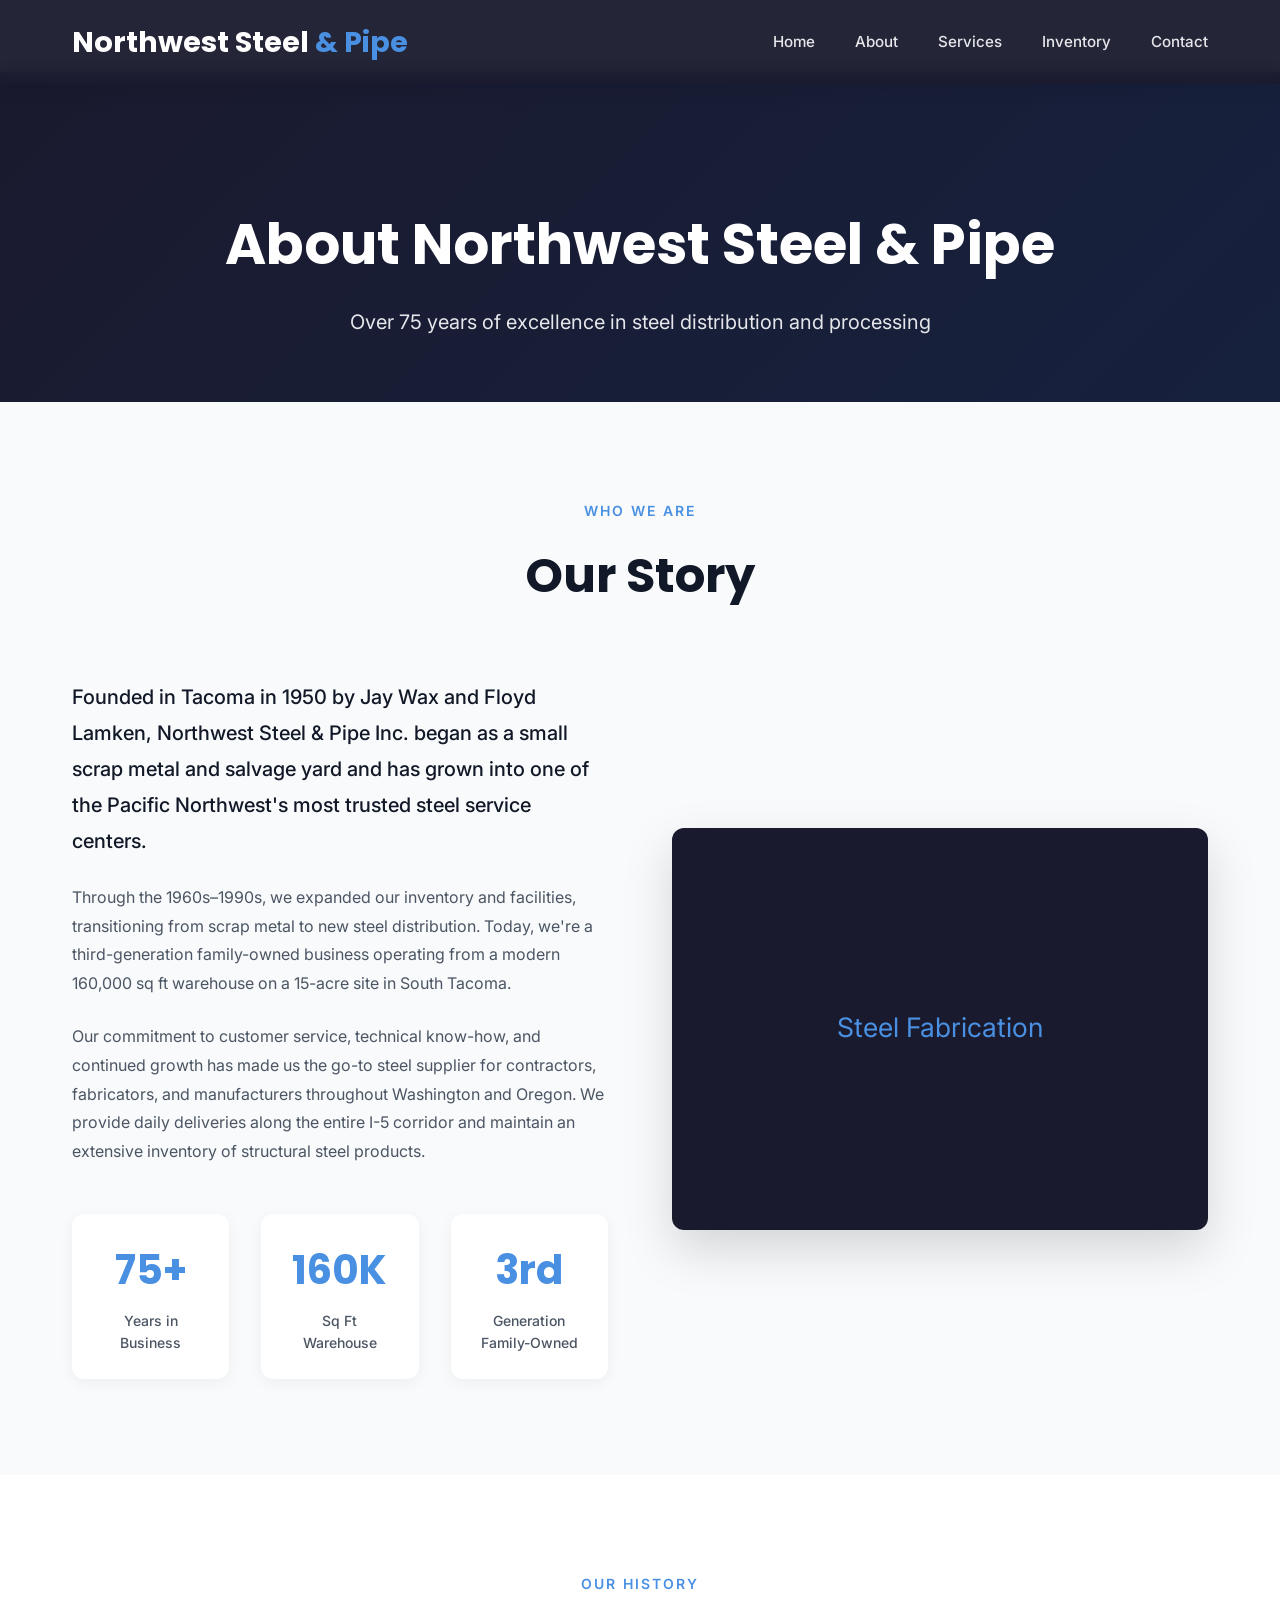
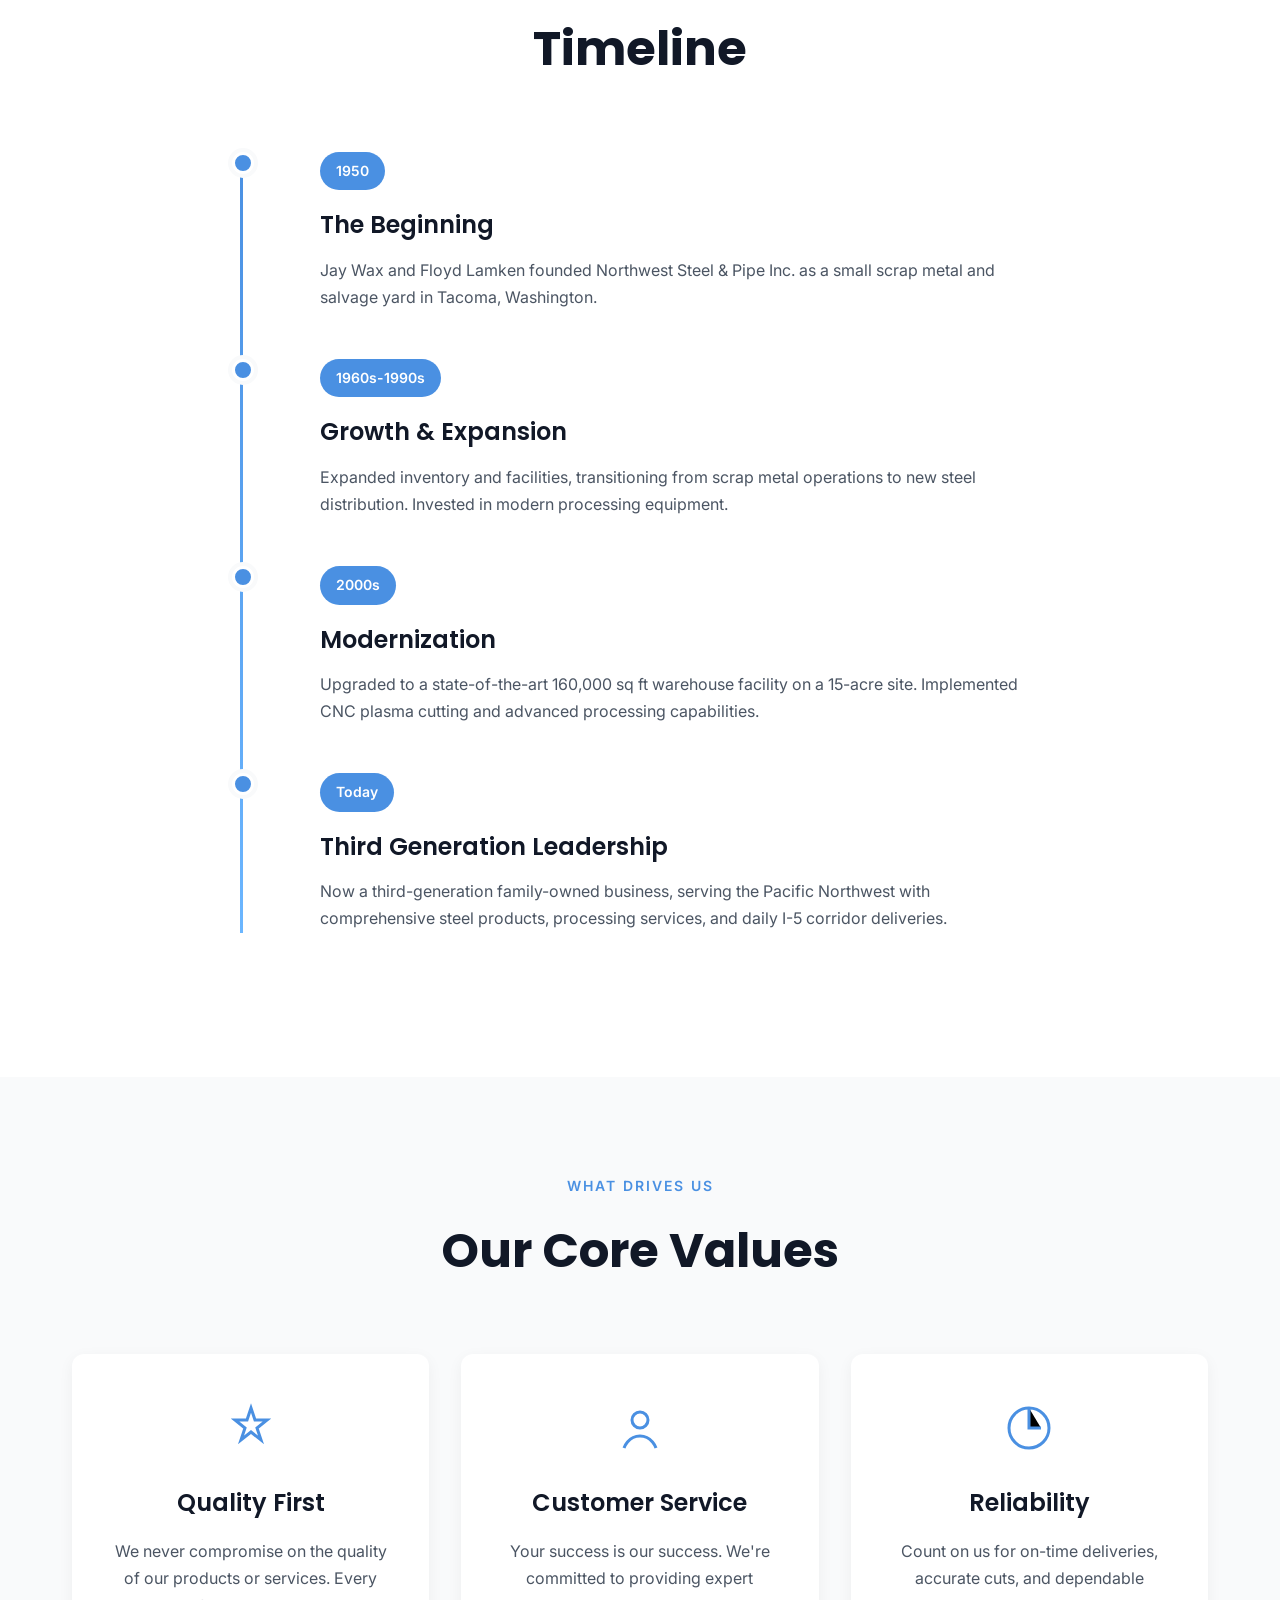
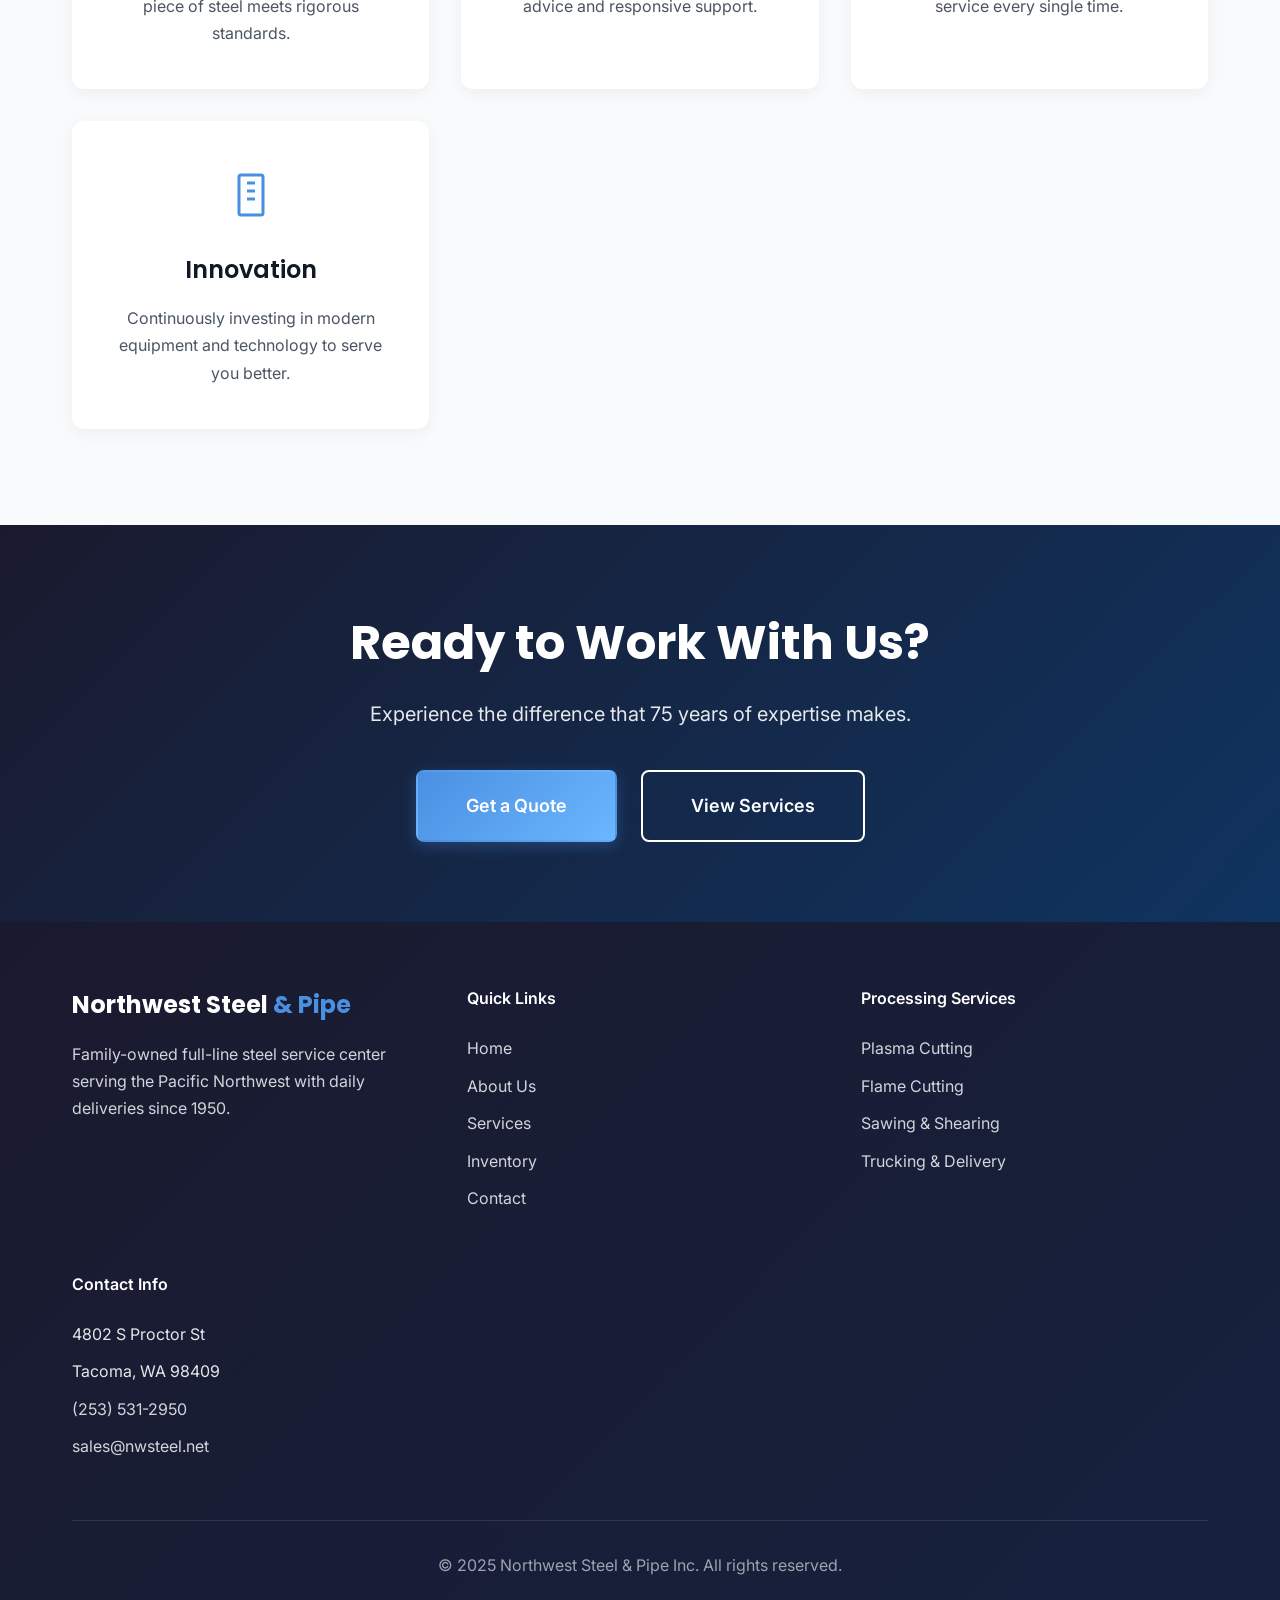
==== about.html @ 989eca06 "Complete multi-page website structure with all pages and styles PAGES CREATED: ✅ about.html - Compan" ====
<!DOCTYPE html>
<html lang="en">
<head>
    <meta charset="UTF-8">
    <meta name="viewport" content="width=device-width, initial-scale=1.0">
    <meta name="description" content="Learn about Northwest Steel & Pipe Inc - Family-owned since 1950, serving the Pacific Northwest with quality steel products and expert service.">
    <title>About Us | Northwest Steel & Pipe Inc.</title>
    <link rel="stylesheet" href="styles.css">
    <link rel="preconnect" href="https://fonts.googleapis.com">
    <link rel="preconnect" href="https://fonts.gstatic.com" crossorigin>
    <link href="https://fonts.googleapis.com/css2?family=Inter:wght@300;400;500;600;700&family=Poppins:wght@600;700&display=swap" rel="stylesheet">
</head>
<body>
    <!-- Navigation -->
    <nav class="navbar" id="navbar">
        <div class="container">
            <div class="nav-wrapper">
                <div class="logo">
                    <a href="index.html">
                        <span class="logo-text">Northwest Steel</span><span class="logo-accent"> & Pipe</span>
                    </a>
                </div>
                <button class="mobile-menu-toggle" id="mobileMenuToggle" aria-label="Toggle menu">
                    <span></span>
                    <span></span>
                    <span></span>
                </button>
                <ul class="nav-menu" id="navMenu">
                    <li><a href="index.html" class="nav-link">Home</a></li>
                    <li><a href="about.html" class="nav-link active">About</a></li>
                    <li><a href="services.html" class="nav-link">Services</a></li>
                    <li><a href="inventory.html" class="nav-link">Inventory</a></li>
                    <li><a href="contact.html" class="nav-link">Contact</a></li>
                </ul>
            </div>
        </div>
    </nav>

    <!-- Page Header -->
    <section class="page-header">
        <div class="container">
            <h1>About Northwest Steel & Pipe</h1>
            <p>Over 75 years of excellence in steel distribution and processing</p>
        </div>
    </section>

    <!-- About Section -->
    <section id="about" class="about">
        <div class="container">
            <div class="section-header">
                <span class="section-label">Who We Are</span>
                <h2 class="section-title">Our Story</h2>
            </div>
            <div class="about-content">
                <div class="about-text">
                    <p class="lead">
                        Founded in Tacoma in 1950 by Jay Wax and Floyd Lamken, Northwest Steel & Pipe Inc.
                        began as a small scrap metal and salvage yard and has grown into one of the Pacific Northwest's
                        most trusted steel service centers.
                    </p>
                    <p>
                        Through the 1960s–1990s, we expanded our inventory and facilities, transitioning from
                        scrap metal to new steel distribution. Today, we're a third-generation family-owned business
                        operating from a modern 160,000 sq ft warehouse on a 15-acre site in South Tacoma.
                    </p>
                    <p>
                        Our commitment to customer service, technical know-how, and continued growth has made us
                        the go-to steel supplier for contractors, fabricators, and manufacturers throughout Washington
                        and Oregon. We provide daily deliveries along the entire I-5 corridor and maintain an
                        extensive inventory of structural steel products.
                    </p>
                    <div class="about-stats">
                        <div class="stat">
                            <span class="stat-number">75+</span>
                            <span class="stat-label">Years in Business</span>
                        </div>
                        <div class="stat">
                            <span class="stat-number">160K</span>
                            <span class="stat-label">Sq Ft Warehouse</span>
                        </div>
                        <div class="stat">
                            <span class="stat-number">3rd</span>
                            <span class="stat-label">Generation Family-Owned</span>
                        </div>
                    </div>
                </div>
                <div class="about-image">
                    <div class="image-placeholder">
                        <svg viewBox="0 0 400 300" xmlns="http://www.w3.org/2000/svg">
                            <rect width="400" height="300" fill="#1a1a2e"/>
                            <text x="50%" y="50%" text-anchor="middle" dy=".3em" fill="#4a90e2" font-size="20" font-family="Inter, sans-serif">Steel Fabrication</text>
                        </svg>
                    </div>
                </div>
            </div>
        </div>
    </section>

    <!-- Timeline Section -->
    <section class="timeline-section">
        <div class="container">
            <div class="section-header">
                <span class="section-label">Our History</span>
                <h2 class="section-title">Timeline</h2>
            </div>
            <div class="timeline">
                <div class="timeline-item">
                    <div class="timeline-year">1950</div>
                    <div class="timeline-content">
                        <h3>The Beginning</h3>
                        <p>Jay Wax and Floyd Lamken founded Northwest Steel & Pipe Inc. as a small scrap metal and salvage yard in Tacoma, Washington.</p>
                    </div>
                </div>
                <div class="timeline-item">
                    <div class="timeline-year">1960s-1990s</div>
                    <div class="timeline-content">
                        <h3>Growth & Expansion</h3>
                        <p>Expanded inventory and facilities, transitioning from scrap metal operations to new steel distribution. Invested in modern processing equipment.</p>
                    </div>
                </div>
                <div class="timeline-item">
                    <div class="timeline-year">2000s</div>
                    <div class="timeline-content">
                        <h3>Modernization</h3>
                        <p>Upgraded to a state-of-the-art 160,000 sq ft warehouse facility on a 15-acre site. Implemented CNC plasma cutting and advanced processing capabilities.</p>
                    </div>
                </div>
                <div class="timeline-item">
                    <div class="timeline-year">Today</div>
                    <div class="timeline-content">
                        <h3>Third Generation Leadership</h3>
                        <p>Now a third-generation family-owned business, serving the Pacific Northwest with comprehensive steel products, processing services, and daily I-5 corridor deliveries.</p>
                    </div>
                </div>
            </div>
        </div>
    </section>

    <!-- Values Section -->
    <section class="values-section">
        <div class="container">
            <div class="section-header">
                <span class="section-label">What Drives Us</span>
                <h2 class="section-title">Our Core Values</h2>
            </div>
            <div class="values-grid">
                <div class="value-card">
                    <div class="value-icon">
                        <svg viewBox="0 0 64 64" xmlns="http://www.w3.org/2000/svg">
                            <path d="M32 12 L36 24 L48 24 L38 32 L42 44 L32 36 L22 44 L26 32 L16 24 L28 24 Z" stroke="currentColor" stroke-width="3" fill="none"/>
                        </svg>
                    </div>
                    <h3>Quality First</h3>
                    <p>We never compromise on the quality of our products or services. Every piece of steel meets rigorous standards.</p>
                </div>
                <div class="value-card">
                    <div class="value-icon">
                        <svg viewBox="0 0 64 64" xmlns="http://www.w3.org/2000/svg">
                            <circle cx="32" cy="24" r="8" stroke="currentColor" stroke-width="3" fill="none"/>
                            <path d="M16 52 C16 52 20 40 32 40 C44 40 48 52 48 52" stroke="currentColor" stroke-width="3" fill="none"/>
                        </svg>
                    </div>
                    <h3>Customer Service</h3>
                    <p>Your success is our success. We're committed to providing expert advice and responsive support.</p>
                </div>
                <div class="value-card">
                    <div class="value-icon">
                        <svg viewBox="0 0 64 64" xmlns="http://www.w3.org/2000/svg">
                            <circle cx="32" cy="32" r="20" stroke="currentColor" stroke-width="3" fill="none"/>
                            <path d="M32 12 L32 32 L44 32" stroke="currentColor" stroke-width="3"/>
                        </svg>
                    </div>
                    <h3>Reliability</h3>
                    <p>Count on us for on-time deliveries, accurate cuts, and dependable service every single time.</p>
                </div>
                <div class="value-card">
                    <div class="value-icon">
                        <svg viewBox="0 0 64 64" xmlns="http://www.w3.org/2000/svg">
                            <rect x="20" y="12" width="24" height="40" stroke="currentColor" stroke-width="3" fill="none" rx="2"/>
                            <line x1="28" y1="20" x2="36" y2="20" stroke="currentColor" stroke-width="3"/>
                            <line x1="28" y1="28" x2="36" y2="28" stroke="currentColor" stroke-width="3"/>
                            <line x1="28" y1="36" x2="36" y2="36" stroke="currentColor" stroke-width="3"/>
                        </svg>
                    </div>
                    <h3>Innovation</h3>
                    <p>Continuously investing in modern equipment and technology to serve you better.</p>
                </div>
            </div>
        </div>
    </section>

    <!-- CTA Section -->
    <section class="cta-section">
        <div class="container">
            <div class="cta-content">
                <h2>Ready to Work With Us?</h2>
                <p>Experience the difference that 75 years of expertise makes.</p>
                <div class="cta-buttons">
                    <a href="contact.html" class="btn btn-primary btn-large">Get a Quote</a>
                    <a href="services.html" class="btn btn-secondary btn-large">View Services</a>
                </div>
            </div>
        </div>
    </section>

    <!-- Footer -->
    <footer class="footer">
        <div class="container">
            <div class="footer-content">
                <div class="footer-section">
                    <h3 class="footer-title">Northwest Steel<span> & Pipe</span></h3>
                    <p class="footer-description">
                        Family-owned full-line steel service center serving the Pacific Northwest
                        with daily deliveries since 1950.
                    </p>
                </div>
                <div class="footer-section">
                    <h4>Quick Links</h4>
                    <ul class="footer-links">
                        <li><a href="index.html">Home</a></li>
                        <li><a href="about.html">About Us</a></li>
                        <li><a href="services.html">Services</a></li>
                        <li><a href="inventory.html">Inventory</a></li>
                        <li><a href="contact.html">Contact</a></li>
                    </ul>
                </div>
                <div class="footer-section">
                    <h4>Processing Services</h4>
                    <ul class="footer-links">
                        <li><a href="services.html">Plasma Cutting</a></li>
                        <li><a href="services.html">Flame Cutting</a></li>
                        <li><a href="services.html">Sawing & Shearing</a></li>
                        <li><a href="services.html">Trucking & Delivery</a></li>
                    </ul>
                </div>
                <div class="footer-section">
                    <h4>Contact Info</h4>
                    <ul class="footer-contact">
                        <li>4802 S Proctor St</li>
                        <li>Tacoma, WA 98409</li>
                        <li><a href="tel:+12535312950">(253) 531-2950</a></li>
                        <li><a href="mailto:sales@nwsteel.net">sales@nwsteel.net</a></li>
                    </ul>
                </div>
            </div>
            <div class="footer-bottom">
                <p>&copy; 2025 Northwest Steel & Pipe Inc. All rights reserved.</p>
            </div>
        </div>
    </footer>

    <script src="script.js"></script>
</body>
</html>
---- styles.css ----
/* ===========================
   CSS Reset & Base Styles
   =========================== */

* {
    margin: 0;
    padding: 0;
    box-sizing: border-box;
}

:root {
    /* Primary Colors */
    --primary-dark: #1a1a2e;
    --primary-medium: #16213e;
    --primary-light: #0f3460;

    /* Accent Colors */
    --accent-blue: #4a90e2;
    --accent-light: #6bb6ff;
    --accent-steel: #8b9dc3;

    /* Neutral Colors */
    --white: #ffffff;
    --gray-50: #f9fafb;
    --gray-100: #f3f4f6;
    --gray-200: #e5e7eb;
    --gray-300: #d1d5db;
    --gray-400: #9ca3af;
    --gray-600: #4b5563;
    --gray-800: #1f2937;
    --gray-900: #111827;

    /* Typography */
    --font-primary: 'Inter', -apple-system, BlinkMacSystemFont, 'Segoe UI', sans-serif;
    --font-heading: 'Poppins', var(--font-primary);

    /* Spacing */
    --container-max: 1200px;
    --container-padding: 2rem;

    /* Transitions */
    --transition-fast: 0.2s ease;
    --transition-normal: 0.3s ease;
    --transition-slow: 0.5s ease;
}

html {
    scroll-behavior: smooth;
}

body {
    font-family: var(--font-primary);
    font-size: 16px;
    line-height: 1.6;
    color: var(--gray-800);
    background-color: var(--white);
    overflow-x: hidden;
}

.container {
    max-width: var(--container-max);
    margin: 0 auto;
    padding: 0 var(--container-padding);
}

/* ===========================
   Navigation
   =========================== */

.navbar {
    position: fixed;
    top: 0;
    left: 0;
    right: 0;
    z-index: 1000;
    background-color: rgba(26, 26, 46, 0.95);
    backdrop-filter: blur(10px);
    box-shadow: 0 2px 20px rgba(0, 0, 0, 0.1);
    transition: all var(--transition-normal);
}

.navbar.scrolled {
    background-color: rgba(26, 26, 46, 0.98);
    box-shadow: 0 4px 30px rgba(0, 0, 0, 0.2);
}

.nav-wrapper {
    display: flex;
    justify-content: space-between;
    align-items: center;
    padding: 1.2rem 0;
}

.logo a {
    font-family: var(--font-heading);
    font-size: 1.8rem;
    font-weight: 700;
    text-decoration: none;
    color: var(--white);
    transition: color var(--transition-fast);
}

.logo-text {
    color: var(--white);
}

.logo-accent {
    color: var(--accent-blue);
}

.logo a:hover .logo-accent {
    color: var(--accent-light);
}

.nav-menu {
    display: flex;
    list-style: none;
    gap: 2.5rem;
    align-items: center;
}

.nav-link {
    color: var(--gray-200);
    text-decoration: none;
    font-weight: 500;
    font-size: 0.95rem;
    position: relative;
    padding: 0.5rem 0;
    transition: color var(--transition-fast);
}

.nav-link::after {
    content: '';
    position: absolute;
    bottom: 0;
    left: 0;
    width: 0;
    height: 2px;
    background: linear-gradient(90deg, var(--accent-blue), var(--accent-light));
    transition: width var(--transition-normal);
}

.nav-link:hover,
.nav-link.active {
    color: var(--white);
}

.nav-link:hover::after,
.nav-link.active::after {
    width: 100%;
}

.mobile-menu-toggle {
    display: none;
    flex-direction: column;
    gap: 5px;
    background: none;
    border: none;
    cursor: pointer;
    padding: 0.5rem;
}

.mobile-menu-toggle span {
    display: block;
    width: 25px;
    height: 3px;
    background-color: var(--white);
    transition: all var(--transition-fast);
    border-radius: 2px;
}

/* ===========================
   Hero Section
   =========================== */

.hero {
    position: relative;
    min-height: 100vh;
    display: flex;
    align-items: center;
    justify-content: center;
    background: linear-gradient(135deg, var(--primary-dark) 0%, var(--primary-light) 100%);
    overflow: hidden;
    padding-top: 80px;
}

.hero::before {
    content: '';
    position: absolute;
    top: 0;
    left: 0;
    right: 0;
    bottom: 0;
    background-image:
        linear-gradient(30deg, transparent 48%, rgba(74, 144, 226, 0.05) 50%, transparent 52%),
        linear-gradient(60deg, transparent 48%, rgba(74, 144, 226, 0.05) 50%, transparent 52%);
    background-size: 100px 100px;
    opacity: 0.5;
}

.hero-overlay {
    position: absolute;
    top: 0;
    left: 0;
    right: 0;
    bottom: 0;
    background: radial-gradient(circle at 30% 50%, rgba(74, 144, 226, 0.15) 0%, transparent 50%);
}

.hero-content {
    position: relative;
    z-index: 1;
    text-align: center;
    max-width: 900px;
    padding: 2rem;
    animation: fadeInUp 1s ease-out;
}

.hero-subtitle {
    display: block;
    font-size: 1rem;
    font-weight: 500;
    color: var(--accent-light);
    text-transform: uppercase;
    letter-spacing: 3px;
    margin-bottom: 1rem;
}

.hero-title {
    font-family: var(--font-heading);
    font-size: clamp(2.5rem, 5vw, 4rem);
    font-weight: 700;
    color: var(--white);
    line-height: 1.2;
    margin-bottom: 1.5rem;
}

.hero-description {
    font-size: 1.25rem;
    color: var(--gray-200);
    margin-bottom: 2.5rem;
    max-width: 700px;
    margin-left: auto;
    margin-right: auto;
}

.hero-cta {
    display: flex;
    gap: 1.5rem;
    justify-content: center;
    flex-wrap: wrap;
}

.scroll-indicator {
    position: absolute;
    bottom: 2rem;
    left: 50%;
    transform: translateX(-50%);
    z-index: 1;
}

.scroll-indicator span {
    display: block;
    width: 30px;
    height: 50px;
    border: 2px solid var(--accent-blue);
    border-radius: 25px;
    position: relative;
}

.scroll-indicator span::before {
    content: '';
    position: absolute;
    top: 10px;
    left: 50%;
    width: 6px;
    height: 6px;
    margin-left: -3px;
    background-color: var(--accent-blue);
    border-radius: 50%;
    animation: scroll 2s infinite;
}

/* ===========================
   Buttons
   =========================== */

.btn {
    display: inline-block;
    padding: 1rem 2.5rem;
    font-size: 1rem;
    font-weight: 600;
    text-decoration: none;
    border-radius: 8px;
    transition: all var(--transition-normal);
    cursor: pointer;
    border: 2px solid transparent;
}

.btn-primary {
    background: linear-gradient(135deg, var(--accent-blue), var(--accent-light));
    color: var(--white);
    box-shadow: 0 4px 15px rgba(74, 144, 226, 0.3);
}

.btn-primary:hover {
    transform: translateY(-2px);
    box-shadow: 0 6px 25px rgba(74, 144, 226, 0.4);
}

.btn-secondary {
    background: transparent;
    color: var(--white);
    border-color: var(--white);
}

.btn-secondary:hover {
    background-color: var(--white);
    color: var(--primary-dark);
    transform: translateY(-2px);
}

/* ===========================
   Section Styles
   =========================== */

section {
    padding: 6rem 0;
}

.section-header {
    text-align: center;
    margin-bottom: 4rem;
}

.section-label {
    display: inline-block;
    font-size: 0.875rem;
    font-weight: 600;
    color: var(--accent-blue);
    text-transform: uppercase;
    letter-spacing: 2px;
    margin-bottom: 1rem;
}

.section-title {
    font-family: var(--font-heading);
    font-size: clamp(2rem, 4vw, 3rem);
    font-weight: 700;
    color: var(--gray-900);
    margin-bottom: 1rem;
}

.section-description {
    font-size: 1.125rem;
    color: var(--gray-600);
    max-width: 600px;
    margin: 0 auto;
}

/* ===========================
   About Section
   =========================== */

.about {
    background-color: var(--gray-50);
}

.about-content {
    display: grid;
    grid-template-columns: 1fr 1fr;
    gap: 4rem;
    align-items: center;
}

.about-text .lead {
    font-size: 1.25rem;
    font-weight: 500;
    color: var(--gray-900);
    margin-bottom: 1.5rem;
}

.about-text p {
    color: var(--gray-600);
    margin-bottom: 1.5rem;
    line-height: 1.8;
}

.about-stats {
    display: grid;
    grid-template-columns: repeat(3, 1fr);
    gap: 2rem;
    margin-top: 3rem;
}

.stat {
    text-align: center;
    padding: 1.5rem;
    background: white;
    border-radius: 12px;
    box-shadow: 0 4px 15px rgba(0, 0, 0, 0.05);
}

.stat-number {
    display: block;
    font-family: var(--font-heading);
    font-size: 2.5rem;
    font-weight: 700;
    color: var(--accent-blue);
    margin-bottom: 0.5rem;
}

.stat-label {
    display: block;
    font-size: 0.875rem;
    color: var(--gray-600);
    font-weight: 500;
}

.about-image {
    position: relative;
}

.image-placeholder {
    width: 100%;
    border-radius: 12px;
    overflow: hidden;
    box-shadow: 0 20px 50px rgba(0, 0, 0, 0.15);
}

.image-placeholder svg {
    width: 100%;
    height: auto;
    display: block;
}

/* ===========================
   Services Section
   =========================== */

.services-grid {
    display: grid;
    grid-template-columns: repeat(auto-fit, minmax(320px, 1fr));
    gap: 2rem;
}

.service-card {
    background: white;
    padding: 2.5rem;
    border-radius: 12px;
    box-shadow: 0 4px 20px rgba(0, 0, 0, 0.08);
    transition: all var(--transition-normal);
    border: 1px solid var(--gray-200);
}

.service-card:hover {
    transform: translateY(-5px);
    box-shadow: 0 8px 30px rgba(74, 144, 226, 0.15);
    border-color: var(--accent-blue);
}

.service-icon {
    width: 64px;
    height: 64px;
    margin-bottom: 1.5rem;
    color: var(--accent-blue);
    transition: transform var(--transition-normal);
}

.service-card:hover .service-icon {
    transform: scale(1.1);
}

.service-icon svg {
    width: 100%;
    height: 100%;
}

.service-title {
    font-family: var(--font-heading);
    font-size: 1.5rem;
    font-weight: 600;
    color: var(--gray-900);
    margin-bottom: 1rem;
}

.service-description {
    color: var(--gray-600);
    line-height: 1.7;
}

/* ===========================
   Inventory Section
   =========================== */

.inventory {
    background-color: var(--gray-50);
}

.inventory-grid {
    display: grid;
    grid-template-columns: repeat(auto-fit, minmax(280px, 1fr));
    gap: 2rem;
    margin-bottom: 3rem;
}

.inventory-category {
    background: white;
    padding: 2rem;
    border-radius: 12px;
    box-shadow: 0 4px 20px rgba(0, 0, 0, 0.08);
    transition: all var(--transition-normal);
    border: 2px solid transparent;
}

.inventory-category:hover {
    transform: translateY(-5px);
    border-color: var(--accent-blue);
    box-shadow: 0 8px 30px rgba(74, 144, 226, 0.15);
}

.inventory-category h3 {
    font-family: var(--font-heading);
    font-size: 1.5rem;
    font-weight: 600;
    color: var(--gray-900);
    margin-bottom: 1.5rem;
    padding-bottom: 1rem;
    border-bottom: 2px solid var(--accent-blue);
}

.inventory-list {
    list-style: none;
}

.inventory-list li {
    padding: 0.75rem 0;
    color: var(--gray-600);
    border-bottom: 1px solid var(--gray-200);
    position: relative;
    padding-left: 1.5rem;
}

.inventory-list li:last-child {
    border-bottom: none;
}

.inventory-list li::before {
    content: '▸';
    position: absolute;
    left: 0;
    color: var(--accent-blue);
    font-weight: bold;
}

.inventory-cta {
    text-align: center;
    padding: 3rem 2rem;
    background: white;
    border-radius: 12px;
    box-shadow: 0 4px 20px rgba(0, 0, 0, 0.08);
}

.inventory-note {
    font-size: 1.125rem;
    color: var(--gray-600);
    margin-bottom: 2rem;
    max-width: 700px;
    margin-left: auto;
    margin-right: auto;
}

/* ===========================
   Contact Section
   =========================== */

.contact-content {
    display: grid;
    grid-template-columns: 1fr 1fr;
    gap: 4rem;
    max-width: 1100px;
    margin: 0 auto;
}

.contact-info {
    display: flex;
    flex-direction: column;
    gap: 1.5rem;
}

.contact-card {
    display: flex;
    gap: 1.5rem;
    padding: 1.5rem;
    background: white;
    border-radius: 12px;
    box-shadow: 0 4px 15px rgba(0, 0, 0, 0.05);
    border: 1px solid var(--gray-200);
    transition: all var(--transition-normal);
}

.contact-card:hover {
    border-color: var(--accent-blue);
    box-shadow: 0 6px 20px rgba(74, 144, 226, 0.1);
}

.contact-icon {
    width: 48px;
    height: 48px;
    min-width: 48px;
    color: var(--accent-blue);
}

.contact-icon svg {
    width: 100%;
    height: 100%;
}

.contact-details h3 {
    font-weight: 600;
    color: var(--gray-900);
    margin-bottom: 0.5rem;
}

.contact-details p,
.contact-details a {
    color: var(--gray-600);
    text-decoration: none;
    line-height: 1.6;
}

.contact-details a:hover {
    color: var(--accent-blue);
}

.contact-form {
    background: white;
    padding: 2.5rem;
    border-radius: 12px;
    box-shadow: 0 4px 20px rgba(0, 0, 0, 0.08);
}

.form-group {
    margin-bottom: 1.5rem;
}

.form-group label {
    display: block;
    font-weight: 500;
    color: var(--gray-900);
    margin-bottom: 0.5rem;
}

.form-group input,
.form-group textarea {
    width: 100%;
    padding: 0.875rem 1rem;
    border: 2px solid var(--gray-200);
    border-radius: 8px;
    font-family: var(--font-primary);
    font-size: 1rem;
    transition: all var(--transition-fast);
    background-color: var(--gray-50);
}

.form-group input:focus,
.form-group textarea:focus {
    outline: none;
    border-color: var(--accent-blue);
    background-color: var(--white);
    box-shadow: 0 0 0 3px rgba(74, 144, 226, 0.1);
}

.form-group textarea {
    resize: vertical;
    min-height: 120px;
}

.contact-form .btn {
    width: 100%;
    margin-top: 1rem;
}

/* ===========================
   Footer
   =========================== */

.footer {
    background: linear-gradient(135deg, var(--primary-dark) 0%, var(--primary-medium) 100%);
    color: var(--gray-200);
    padding: 4rem 0 2rem;
}

.footer-content {
    display: grid;
    grid-template-columns: repeat(auto-fit, minmax(250px, 1fr));
    gap: 3rem;
    margin-bottom: 3rem;
}

.footer-title {
    font-family: var(--font-heading);
    font-size: 1.5rem;
    font-weight: 700;
    color: var(--white);
    margin-bottom: 1rem;
}

.footer-title span {
    color: var(--accent-blue);
}

.footer-description {
    color: var(--gray-300);
    line-height: 1.7;
}

.footer-section h4 {
    color: var(--white);
    font-weight: 600;
    margin-bottom: 1.5rem;
}

.footer-links,
.footer-contact {
    list-style: none;
}

.footer-links li,
.footer-contact li {
    margin-bottom: 0.75rem;
}

.footer-links a,
.footer-contact a {
    color: var(--gray-300);
    text-decoration: none;
    transition: color var(--transition-fast);
}

.footer-links a:hover,
.footer-contact a:hover {
    color: var(--accent-light);
}

.footer-bottom {
    padding-top: 2rem;
    border-top: 1px solid rgba(255, 255, 255, 0.1);
    text-align: center;
}

.footer-bottom p {
    color: var(--gray-400);
}

/* ===========================
   Animations
   =========================== */

@keyframes fadeInUp {
    from {
        opacity: 0;
        transform: translateY(30px);
    }
    to {
        opacity: 1;
        transform: translateY(0);
    }
}

@keyframes scroll {
    0% {
        opacity: 0;
        transform: translateY(0);
    }
    50% {
        opacity: 1;
    }
    100% {
        opacity: 0;
        transform: translateY(20px);
    }
}

/* ===========================
   Responsive Design
   =========================== */

@media (max-width: 968px) {
    .about-content,
    .contact-content {
        grid-template-columns: 1fr;
        gap: 3rem;
    }

    .about-stats {
        grid-template-columns: repeat(3, 1fr);
    }

    .inventory-grid {
        grid-template-columns: repeat(auto-fit, minmax(280px, 1fr));
    }
}

@media (max-width: 768px) {
    :root {
        --container-padding: 1.5rem;
    }

    section {
        padding: 4rem 0;
    }

    .mobile-menu-toggle {
        display: flex;
    }

    .nav-menu {
        position: fixed;
        left: -100%;
        top: 72px;
        flex-direction: column;
        background-color: rgba(26, 26, 46, 0.98);
        width: 100%;
        text-align: center;
        transition: left var(--transition-normal);
        padding: 2rem 0;
        gap: 0;
        box-shadow: 0 4px 30px rgba(0, 0, 0, 0.3);
    }

    .nav-menu.active {
        left: 0;
    }

    .nav-menu li {
        width: 100%;
        padding: 1rem 0;
    }

    .nav-link::after {
        display: none;
    }

    .hero-cta {
        flex-direction: column;
        align-items: center;
    }

    .btn {
        width: 100%;
        max-width: 300px;
    }

    .services-grid {
        grid-template-columns: 1fr;
    }

    .about-stats {
        grid-template-columns: 1fr;
    }

    .footer-content {
        grid-template-columns: 1fr;
        gap: 2rem;
    }
}

@media (max-width: 480px) {
    .hero-title {
        font-size: 2rem;
    }

    .hero-description {
        font-size: 1rem;
    }

    .section-title {
        font-size: 1.75rem;
    }

    .contact-form {
        padding: 1.5rem;
    }

    .service-card,
    .project-info {
        padding: 1.5rem;
    }
}

/* ===========================
   Utility Classes
   =========================== */

.text-center {
    text-align: center;
}

.mt-1 { margin-top: 0.5rem; }
.mt-2 { margin-top: 1rem; }
.mt-3 { margin-top: 1.5rem; }
.mt-4 { margin-top: 2rem; }

.mb-1 { margin-bottom: 0.5rem; }
.mb-2 { margin-bottom: 1rem; }
.mb-3 { margin-bottom: 1.5rem; }
.mb-4 { margin-bottom: 2rem; }

/* ===========================
   Multi-Page Specific Styles
   =========================== */

/* Page Header */
.page-header {
    background: linear-gradient(135deg, var(--primary-dark) 0%, var(--primary-medium) 100%);
    padding: 8rem 0 4rem;
    margin-top: 72px;
    text-align: center;
}

.page-header h1 {
    font-family: var(--font-heading);
    font-size: clamp(2.5rem, 5vw, 3.5rem);
    font-weight: 700;
    color: var(--white);
    margin-bottom: 1rem;
}

.page-header p {
    font-size: 1.25rem;
    color: var(--gray-200);
    max-width: 700px;
    margin: 0 auto;
}

/* Hero Large (Home Page) */
.hero-large {
    min-height: 90vh;
}

/* Quick Stats Section (Home) */
.quick-stats {
    padding: 4rem 0;
    background-color: var(--white);
}

.stats-grid {
    display: grid;
    grid-template-columns: repeat(auto-fit, minmax(250px, 1fr));
    gap: 2rem;
}

.stat-card {
    text-align: center;
    padding: 2rem;
    background: var(--gray-50);
    border-radius: 12px;
    transition: all var(--transition-normal);
    border: 2px solid transparent;
}

.stat-card:hover {
    background: white;
    border-color: var(--accent-blue);
    box-shadow: 0 8px 30px rgba(74, 144, 226, 0.15);
    transform: translateY(-5px);
}

.stat-icon {
    width: 64px;
    height: 64px;
    margin: 0 auto 1.5rem;
    color: var(--accent-blue);
}

.stat-icon svg {
    width: 100%;
    height: 100%;
}

.stat-card .stat-number {
    font-family: var(--font-heading);
    font-size: 3rem;
    font-weight: 700;
    color: var(--accent-blue);
    display: block;
    margin-bottom: 0.5rem;
}

.stat-card .stat-label {
    font-size: 1rem;
    color: var(--gray-600);
    font-weight: 500;
}

/* Welcome Section (Home) */
.welcome {
    padding: 6rem 0;
    background-color: var(--white);
}

.welcome-content {
    display: grid;
    grid-template-columns: 1fr 1fr;
    gap: 4rem;
    align-items: center;
}

.welcome-text .lead {
    font-size: 1.25rem;
    font-weight: 500;
    color: var(--gray-900);
    margin-bottom: 1.5rem;
}

.welcome-text p {
    color: var(--gray-600);
    margin-bottom: 1.5rem;
    line-height: 1.8;
}

.welcome-actions {
    display: flex;
    gap: 1.5rem;
    margin-top: 2rem;
    flex-wrap: wrap;
}

.welcome-image {
    position: relative;
}

/* Services Preview (Home) */
.services-preview {
    padding: 6rem 0;
    background-color: var(--gray-50);
}

.preview-grid {
    display: grid;
    grid-template-columns: repeat(auto-fit, minmax(280px, 1fr));
    gap: 2rem;
    margin-bottom: 3rem;
}

.preview-card {
    background: white;
    padding: 2rem;
    border-radius: 12px;
    box-shadow: 0 4px 15px rgba(0, 0, 0, 0.05);
    transition: all var(--transition-normal);
    border: 2px solid transparent;
}

.preview-card:hover {
    border-color: var(--accent-blue);
    transform: translateY(-5px);
    box-shadow: 0 8px 25px rgba(74, 144, 226, 0.15);
}

.preview-icon {
    width: 56px;
    height: 56px;
    margin-bottom: 1.5rem;
    color: var(--accent-blue);
}

.preview-icon svg {
    width: 100%;
    height: 100%;
}

.preview-card h3 {
    font-family: var(--font-heading);
    font-size: 1.25rem;
    font-weight: 600;
    color: var(--gray-900);
    margin-bottom: 0.75rem;
}

.preview-card p {
    color: var(--gray-600);
    line-height: 1.6;
}

.preview-cta {
    text-align: center;
}

/* Inventory Preview (Home) */
.inventory-preview {
    padding: 6rem 0;
    background-color: var(--white);
}

.inventory-highlights {
    display: grid;
    grid-template-columns: repeat(auto-fit, minmax(250px, 1fr));
    gap: 3rem;
    margin-bottom: 3rem;
}

.inventory-column h3 {
    font-family: var(--font-heading);
    font-size: 1.5rem;
    font-weight: 600;
    color: var(--gray-900);
    margin-bottom: 1.5rem;
    padding-bottom: 1rem;
    border-bottom: 2px solid var(--accent-blue);
}

.inventory-column ul {
    list-style: none;
}

.inventory-column li {
    padding: 0.75rem 0;
    color: var(--gray-600);
    border-bottom: 1px solid var(--gray-200);
    position: relative;
    padding-left: 1.5rem;
}

.inventory-column li:last-child {
    border-bottom: none;
}

.inventory-column li::before {
    content: '▸';
    position: absolute;
    left: 0;
    color: var(--accent-blue);
    font-weight: bold;
}

/* CTA Section */
.cta-section {
    padding: 5rem 0;
    background: linear-gradient(135deg, var(--primary-dark) 0%, var(--primary-light) 100%);
    text-align: center;
}

.cta-content h2 {
    font-family: var(--font-heading);
    font-size: clamp(2rem, 4vw, 3rem);
    font-weight: 700;
    color: var(--white);
    margin-bottom: 1rem;
}

.cta-content p {
    font-size: 1.25rem;
    color: var(--gray-200);
    margin-bottom: 2.5rem;
}

.cta-buttons {
    display: flex;
    gap: 1.5rem;
    justify-content: center;
    flex-wrap: wrap;
}

.btn-large {
    padding: 1.25rem 3rem;
    font-size: 1.125rem;
}

.btn-outline {
    background: transparent;
    color: var(--primary-dark);
    border: 2px solid var(--primary-dark);
}

.btn-outline:hover {
    background: var(--primary-dark);
    color: var(--white);
}

/* Timeline Section (About Page) */
.timeline-section {
    padding: 6rem 0;
    background-color: var(--white);
}

.timeline {
    max-width: 800px;
    margin: 0 auto;
    position: relative;
    padding-left: 3rem;
}

.timeline::before {
    content: '';
    position: absolute;
    left: 0;
    top: 0;
    bottom: 0;
    width: 3px;
    background: linear-gradient(180deg, var(--accent-blue) 0%, var(--accent-light) 100%);
}

.timeline-item {
    position: relative;
    margin-bottom: 3rem;
    padding-left: 2rem;
}

.timeline-item::before {
    content: '';
    position: absolute;
    left: -3.5rem;
    top: 0;
    width: 16px;
    height: 16px;
    background: var(--accent-blue);
    border: 3px solid white;
    border-radius: 50%;
    box-shadow: 0 0 0 4px var(--gray-50);
}

.timeline-year {
    display: inline-block;
    background: var(--accent-blue);
    color: white;
    padding: 0.5rem 1rem;
    border-radius: 20px;
    font-weight: 600;
    font-size: 0.875rem;
    margin-bottom: 1rem;
}

.timeline-content h3 {
    font-family: var(--font-heading);
    font-size: 1.5rem;
    font-weight: 600;
    color: var(--gray-900);
    margin-bottom: 0.75rem;
}

.timeline-content p {
    color: var(--gray-600);
    line-height: 1.7;
}

/* Values Section (About Page) */
.values-section {
    padding: 6rem 0;
    background-color: var(--gray-50);
}

.values-grid {
    display: grid;
    grid-template-columns: repeat(auto-fit, minmax(280px, 1fr));
    gap: 2rem;
}

.value-card {
    background: white;
    padding: 2.5rem;
    border-radius: 12px;
    box-shadow: 0 4px 15px rgba(0, 0, 0, 0.05);
    text-align: center;
    transition: all var(--transition-normal);
    border: 2px solid transparent;
}

.value-card:hover {
    border-color: var(--accent-blue);
    transform: translateY(-5px);
    box-shadow: 0 8px 25px rgba(74, 144, 226, 0.15);
}

.value-icon {
    width: 64px;
    height: 64px;
    margin: 0 auto 1.5rem;
    color: var(--accent-blue);
}

.value-icon svg {
    width: 100%;
    height: 100%;
}

.value-card h3 {
    font-family: var(--font-heading);
    font-size: 1.5rem;
    font-weight: 600;
    color: var(--gray-900);
    margin-bottom: 1rem;
}

.value-card p {
    color: var(--gray-600);
    line-height: 1.7;
}

/* Process Section (Services Page) */
.process-section {
    padding: 6rem 0;
    background-color: var(--gray-50);
}

.process-grid {
    display: grid;
    grid-template-columns: repeat(auto-fit, minmax(250px, 1fr));
    gap: 2rem;
}

.process-step {
    background: white;
    padding: 2rem;
    border-radius: 12px;
    box-shadow: 0 4px 15px rgba(0, 0, 0, 0.05);
    text-align: center;
    position: relative;
    transition: all var(--transition-normal);
}

.process-step:hover {
    transform: translateY(-5px);
    box-shadow: 0 8px 25px rgba(74, 144, 226, 0.15);
}

.step-number {
    width: 56px;
    height: 56px;
    background: linear-gradient(135deg, var(--accent-blue), var(--accent-light));
    color: white;
    border-radius: 50%;
    display: flex;
    align-items: center;
    justify-content: center;
    font-size: 1.5rem;
    font-weight: 700;
    margin: 0 auto 1.5rem;
}

.process-step h3 {
    font-family: var(--font-heading);
    font-size: 1.25rem;
    font-weight: 600;
    color: var(--gray-900);
    margin-bottom: 0.75rem;
}

.process-step p {
    color: var(--gray-600);
    line-height: 1.6;
}

/* Service Features List */
.service-features {
    list-style: none;
    margin-top: 1.5rem;
    padding-top: 1.5rem;
    border-top: 1px solid var(--gray-200);
}

.service-features li {
    padding: 0.5rem 0;
    color: var(--gray-600);
    position: relative;
    padding-left: 1.5rem;
}

.service-features li::before {
    content: '✓';
    position: absolute;
    left: 0;
    color: var(--accent-blue);
    font-weight: bold;
}

/* Inventory Details Section */
.inventory-details {
    margin: 4rem 0;
    padding: 3rem;
    background: white;
    border-radius: 12px;
    box-shadow: 0 4px 20px rgba(0, 0, 0, 0.08);
}

.detail-section h3 {
    font-family: var(--font-heading);
    font-size: 1.75rem;
    font-weight: 600;
    color: var(--gray-900);
    margin-bottom: 1.5rem;
}

.detail-section p {
    color: var(--gray-600);
    margin-bottom: 1.5rem;
    line-height: 1.7;
}

.grade-list {
    list-style: none;
    display: grid;
    grid-template-columns: repeat(auto-fit, minmax(280px, 1fr));
    gap: 1rem;
}

.grade-list li {
    padding: 1rem;
    background: var(--gray-50);
    border-radius: 8px;
    color: var(--gray-600);
}

.grade-list strong {
    color: var(--accent-blue);
    font-weight: 600;
}

/* Features Section (Inventory Page) */
.features-section {
    padding: 6rem 0;
    background-color: var(--gray-50);
}

.features-grid {
    display: grid;
    grid-template-columns: repeat(auto-fit, minmax(280px, 1fr));
    gap: 2rem;
}

.feature-card {
    background: white;
    padding: 2.5rem;
    border-radius: 12px;
    box-shadow: 0 4px 15px rgba(0, 0, 0, 0.05);
    text-align: center;
    transition: all var(--transition-normal);
}

.feature-card:hover {
    transform: translateY(-5px);
    box-shadow: 0 8px 25px rgba(74, 144, 226, 0.15);
}

.feature-icon {
    width: 64px;
    height: 64px;
    margin: 0 auto 1.5rem;
    color: var(--accent-blue);
}

.feature-icon svg {
    width: 100%;
    height: 100%;
}

.feature-card h3 {
    font-family: var(--font-heading);
    font-size: 1.5rem;
    font-weight: 600;
    color: var(--gray-900);
    margin-bottom: 1rem;
}

.feature-card p {
    color: var(--gray-600);
    line-height: 1.7;
}

/* Service Area Section (Contact Page) */
.service-area-section {
    padding: 6rem 0;
    background-color: var(--gray-50);
}

.service-area-grid {
    display: grid;
    grid-template-columns: repeat(auto-fit, minmax(280px, 1fr));
    gap: 3rem;
}

.area-column h3 {
    font-family: var(--font-heading);
    font-size: 1.5rem;
    font-weight: 600;
    color: var(--gray-900);
    margin-bottom: 1.5rem;
    padding-bottom: 1rem;
    border-bottom: 2px solid var(--accent-blue);
}

.area-column ul {
    list-style: none;
}

.area-column li {
    padding: 0.75rem 0;
    color: var(--gray-600);
    border-bottom: 1px solid var(--gray-200);
    position: relative;
    padding-left: 1.5rem;
}

.area-column li:last-child {
    border-bottom: none;
}

.area-column li::before {
    content: '▸';
    position: absolute;
    left: 0;
    color: var(--accent-blue);
    font-weight: bold;
}

/* Form Enhancements */
.form-row {
    display: grid;
    grid-template-columns: 1fr 1fr;
    gap: 1.5rem;
}

.form-group select {
    width: 100%;
    padding: 0.875rem 1rem;
    border: 2px solid var(--gray-200);
    border-radius: 8px;
    font-family: var(--font-primary);
    font-size: 1rem;
    transition: all var(--transition-fast);
    background-color: var(--gray-50);
    cursor: pointer;
}

.form-group select:focus {
    outline: none;
    border-color: var(--accent-blue);
    background-color: var(--white);
    box-shadow: 0 0 0 3px rgba(74, 144, 226, 0.1);
}

.form-note {
    margin-top: 1rem;
    font-size: 0.875rem;
    color: var(--gray-600);
    text-align: center;
}

/* Responsive Updates */
@media (max-width: 968px) {
    .welcome-content {
        grid-template-columns: 1fr;
    }

    .form-row {
        grid-template-columns: 1fr;
    }

    .timeline {
        padding-left: 2rem;
    }

    .timeline-item::before {
        left: -2.5rem;
    }
}

@media (max-width: 768px) {
    .page-header {
        padding: 6rem 0 3rem;
    }

    .stats-grid,
    .preview-grid,
    .values-grid,
    .process-grid,
    .features-grid {
        grid-template-columns: 1fr;
    }

    .inventory-highlights,
    .service-area-grid {
        grid-template-columns: 1fr;
        gap: 2rem;
    }

    .welcome-actions {
        flex-direction: column;
    }

    .btn-large {
        width: 100%;
    }
}
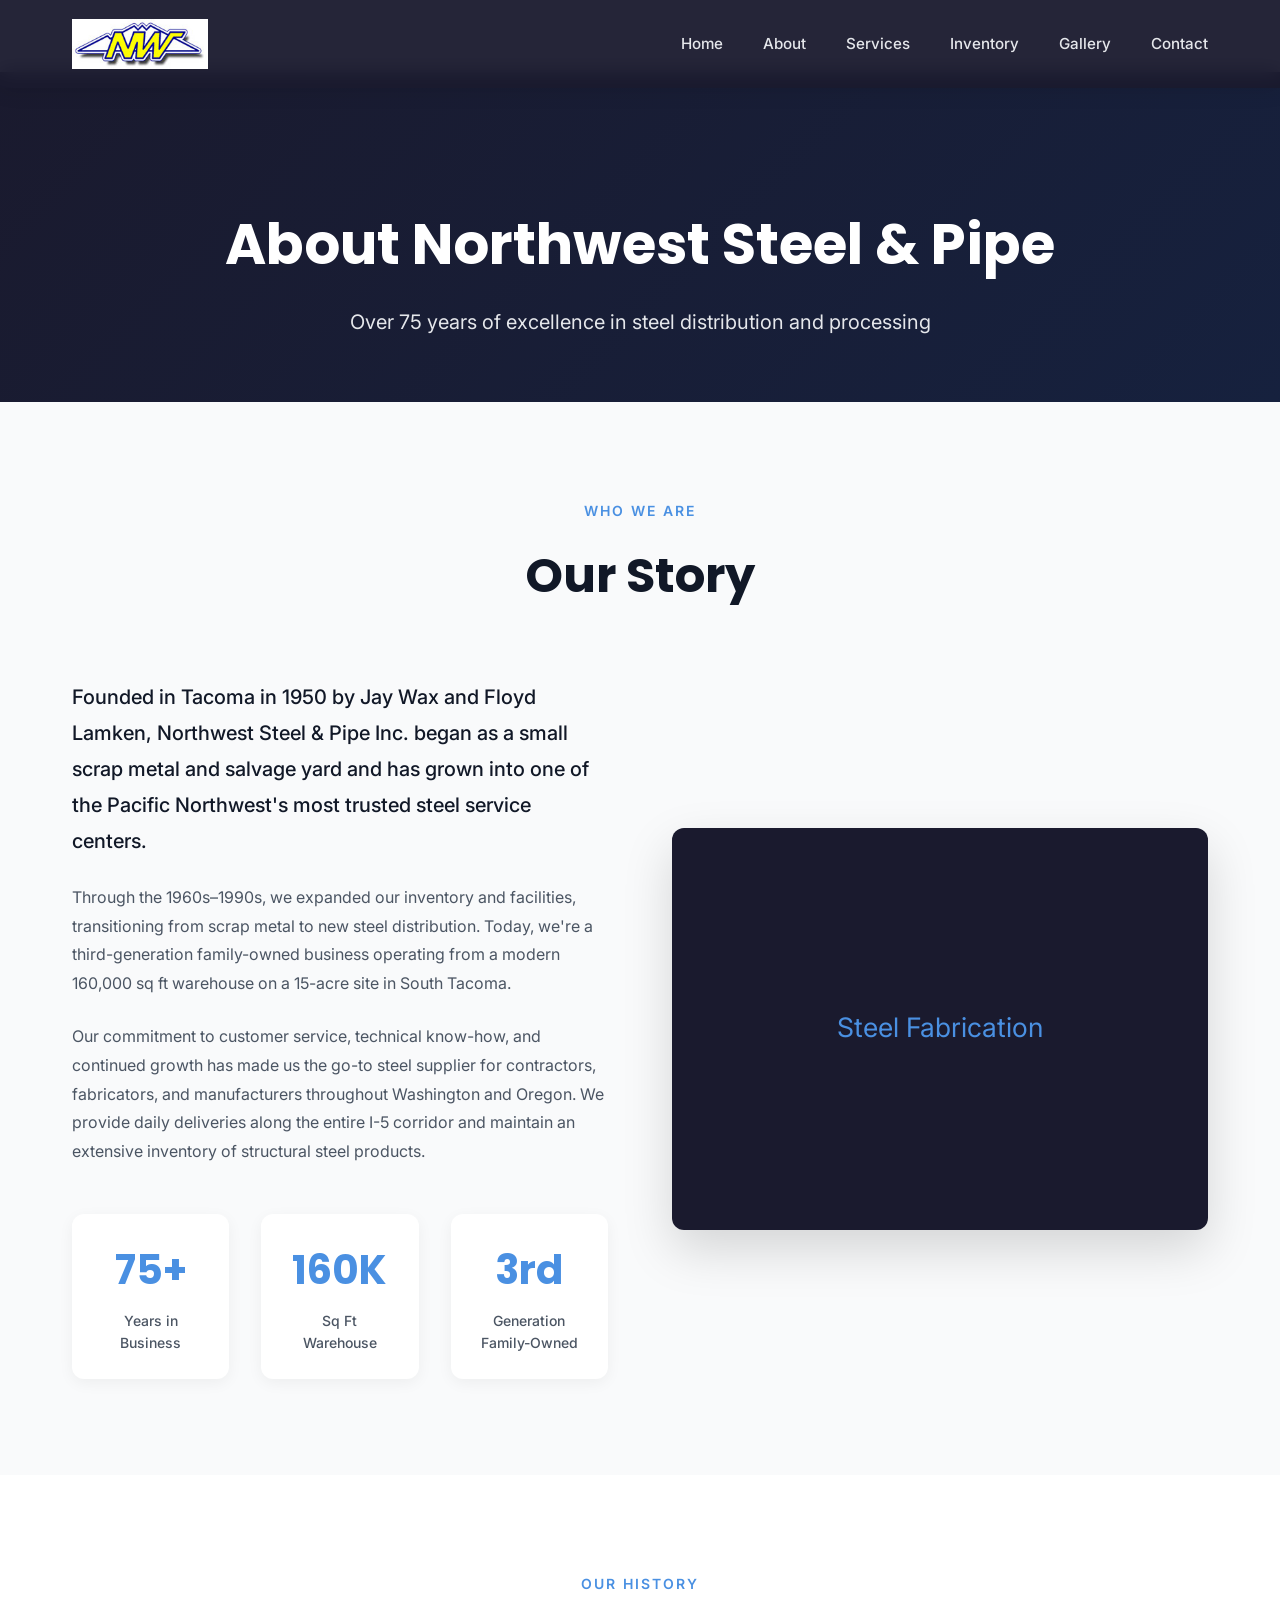
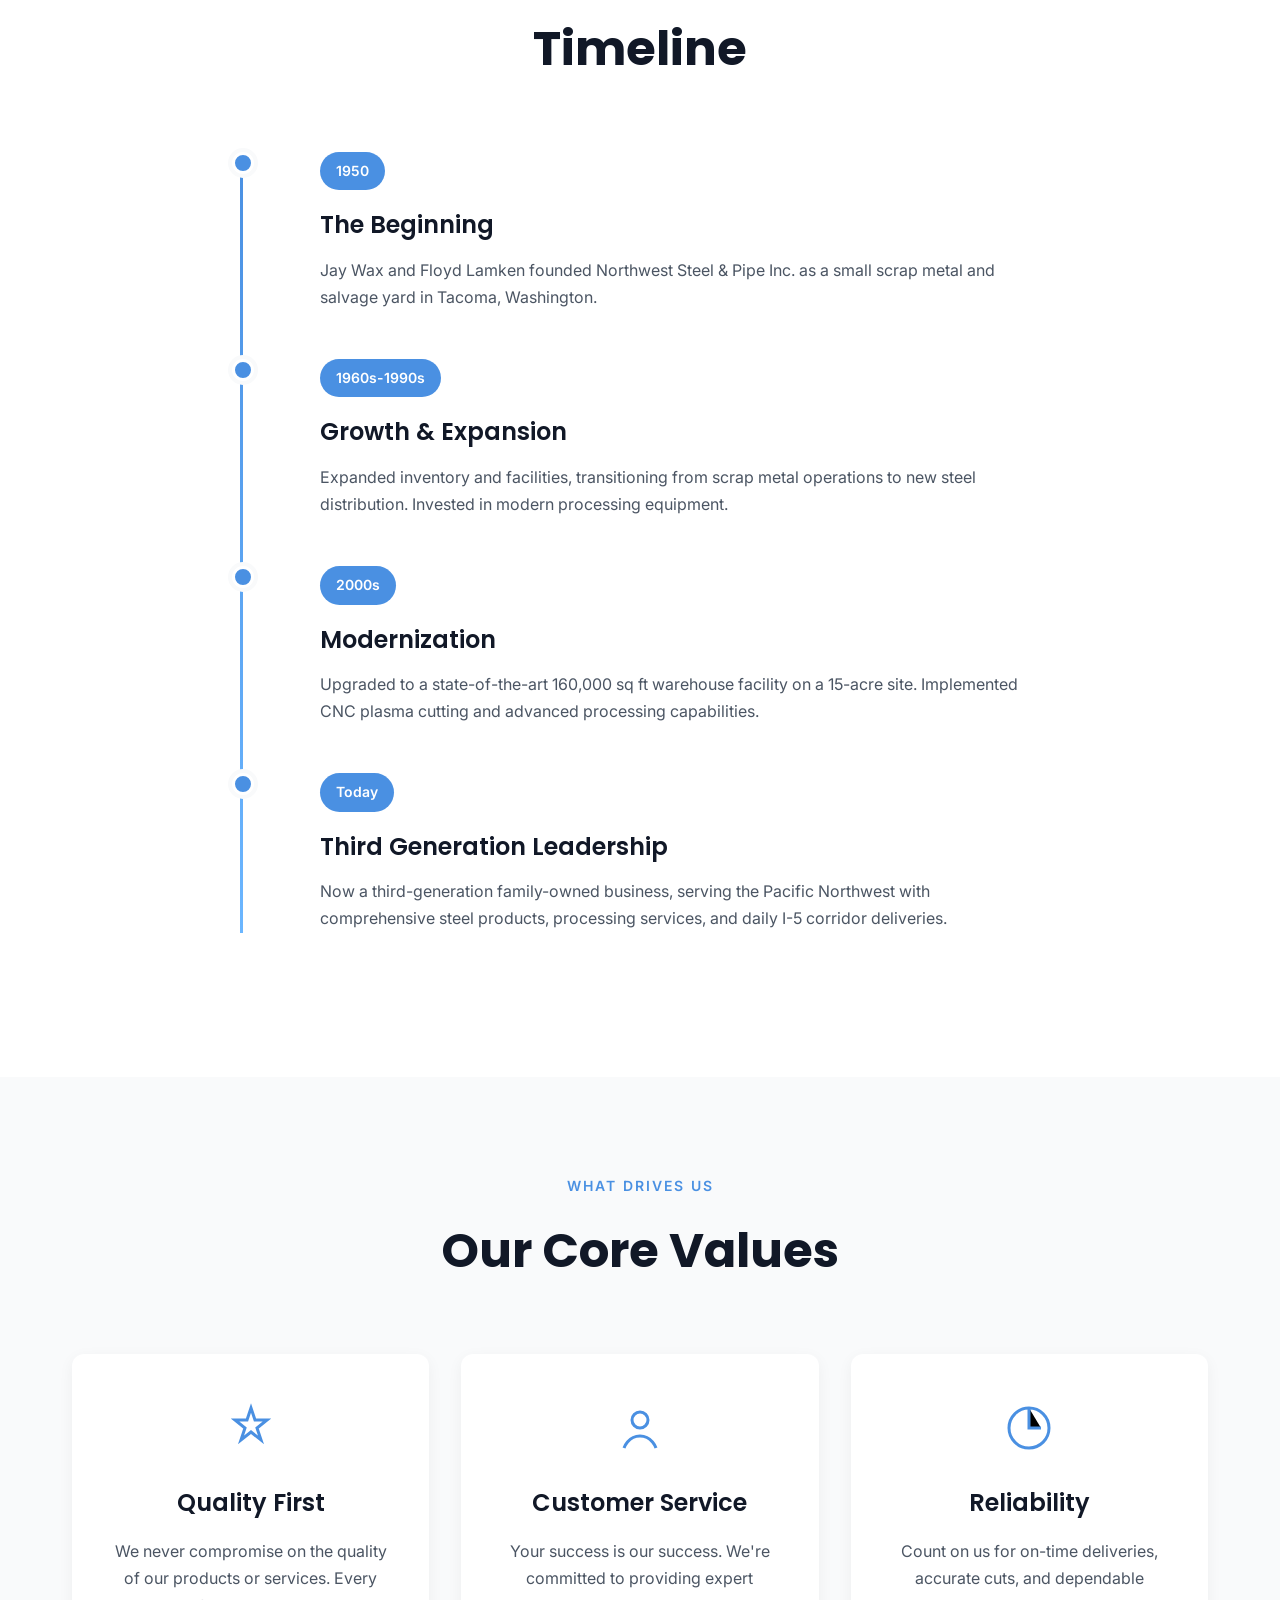
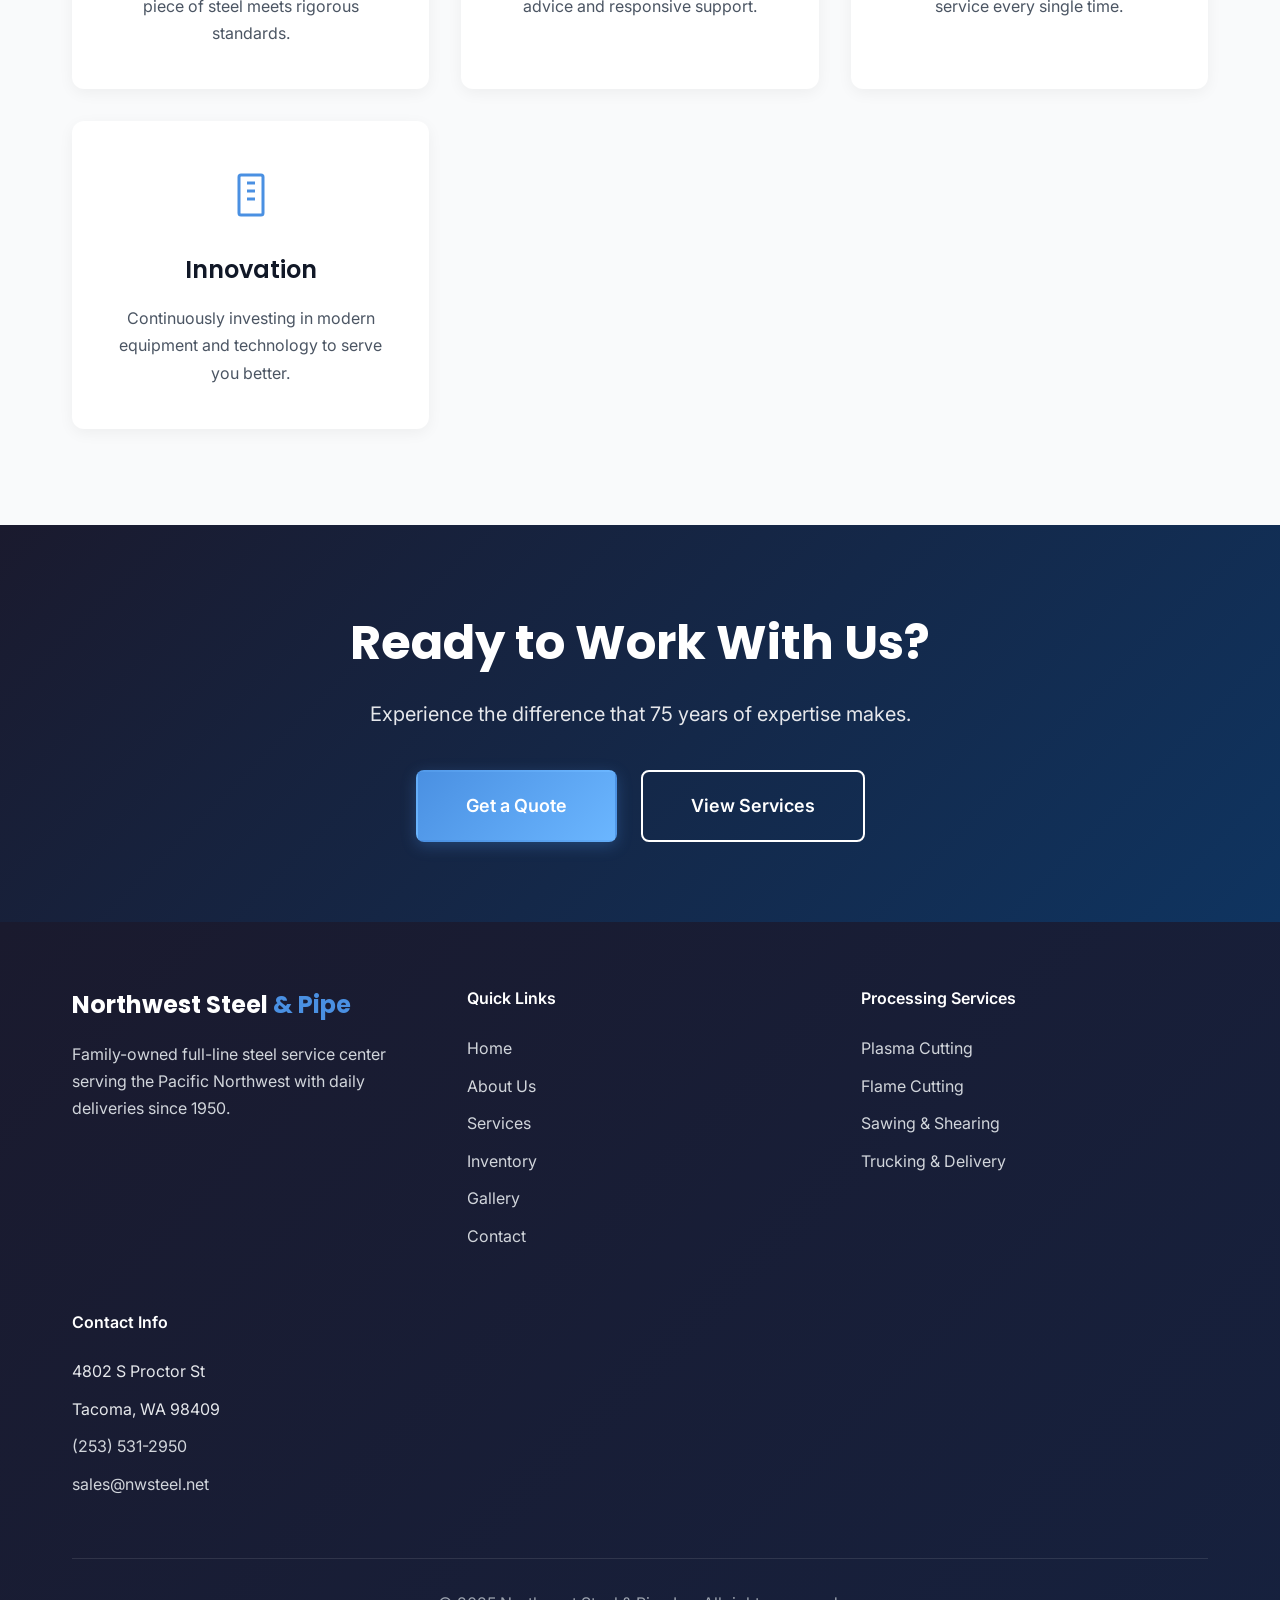
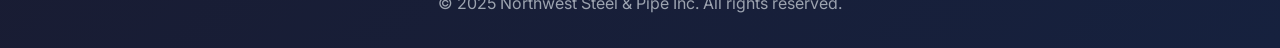
==== commit d37c7c53: "Add gallery page with image lightbox viewer and update site branding - Created new gallery page feat" ====
--- a/about.html
+++ b/about.html
@@ -17,7 +17,7 @@
             <div class="nav-wrapper">
                 <div class="logo">
                     <a href="index.html">
-                        <span class="logo-text">Northwest Steel</span><span class="logo-accent"> & Pipe</span>
+                        <img src="images/northwest steel and pipe logo.jpg" alt="Northwest Steel & Pipe Logo" class="logo-image">
                     </a>
                 </div>
                 <button class="mobile-menu-toggle" id="mobileMenuToggle" aria-label="Toggle menu">
@@ -30,6 +30,7 @@
                     <li><a href="about.html" class="nav-link active">About</a></li>
                     <li><a href="services.html" class="nav-link">Services</a></li>
                     <li><a href="inventory.html" class="nav-link">Inventory</a></li>
+                    <li><a href="gallery.html" class="nav-link">Gallery</a></li>
                     <li><a href="contact.html" class="nav-link">Contact</a></li>
                 </ul>
             </div>
@@ -221,6 +222,7 @@
                         <li><a href="about.html">About Us</a></li>
                         <li><a href="services.html">Services</a></li>
                         <li><a href="inventory.html">Inventory</a></li>
+                        <li><a href="gallery.html">Gallery</a></li>
                         <li><a href="contact.html">Contact</a></li>
                     </ul>
                 </div>
--- a/styles.css
+++ b/styles.css
@@ -1031,6 +1031,18 @@
     position: relative;
 }
 
+.featured-image {
+    width: 100%;
+    height: auto;
+    border-radius: 12px;
+    box-shadow: 0 20px 50px rgba(0, 0, 0, 0.15);
+    transition: transform var(--transition-normal);
+}
+
+.featured-image:hover {
+    transform: scale(1.02);
+}
+
 /* Services Preview (Home) */
 .services-preview {
     padding: 6rem 0;
@@ -1593,3 +1605,185 @@
         width: 100%;
     }
 }
+
+/* ===========================
+   Gallery Page Styles
+   =========================== */
+
+.gallery-section {
+    padding: 4rem 0;
+    background-color: var(--white);
+}
+
+.gallery-grid {
+    display: grid;
+    grid-template-columns: repeat(auto-fill, minmax(280px, 1fr));
+    gap: 1.5rem;
+}
+
+.gallery-item {
+    position: relative;
+    overflow: hidden;
+    border-radius: 12px;
+    cursor: pointer;
+    aspect-ratio: 4/3;
+    background: var(--gray-100);
+}
+
+.gallery-item img {
+    width: 100%;
+    height: 100%;
+    object-fit: cover;
+    transition: transform var(--transition-slow);
+}
+
+.gallery-item:hover img {
+    transform: scale(1.1);
+}
+
+.gallery-overlay {
+    position: absolute;
+    top: 0;
+    left: 0;
+    right: 0;
+    bottom: 0;
+    background: rgba(26, 26, 46, 0.7);
+    display: flex;
+    align-items: center;
+    justify-content: center;
+    opacity: 0;
+    transition: opacity var(--transition-normal);
+}
+
+.gallery-item:hover .gallery-overlay {
+    opacity: 1;
+}
+
+.gallery-icon {
+    font-size: 3rem;
+    color: var(--white);
+    font-weight: 300;
+}
+
+/* Lightbox Styles */
+.lightbox {
+    display: none;
+    position: fixed;
+    z-index: 9999;
+    top: 0;
+    left: 0;
+    width: 100%;
+    height: 100%;
+    background-color: rgba(0, 0, 0, 0.95);
+    align-items: center;
+    justify-content: center;
+}
+
+.lightbox.active {
+    display: flex;
+}
+
+.lightbox-content {
+    max-width: 90%;
+    max-height: 90%;
+    object-fit: contain;
+    animation: zoomIn 0.3s ease;
+}
+
+@keyframes zoomIn {
+    from {
+        transform: scale(0.8);
+        opacity: 0;
+    }
+    to {
+        transform: scale(1);
+        opacity: 1;
+    }
+}
+
+.lightbox-close {
+    position: absolute;
+    top: 2rem;
+    right: 3rem;
+    font-size: 3rem;
+    color: var(--white);
+    cursor: pointer;
+    transition: color var(--transition-fast);
+    z-index: 10000;
+}
+
+.lightbox-close:hover {
+    color: var(--accent-blue);
+}
+
+.lightbox-nav {
+    position: absolute;
+    top: 50%;
+    width: 100%;
+    display: flex;
+    justify-content: space-between;
+    padding: 0 2rem;
+    transform: translateY(-50%);
+    pointer-events: none;
+}
+
+.lightbox-prev,
+.lightbox-next {
+    background: rgba(26, 26, 46, 0.8);
+    color: var(--white);
+    border: none;
+    font-size: 3rem;
+    padding: 1rem 1.5rem;
+    cursor: pointer;
+    border-radius: 8px;
+    transition: all var(--transition-fast);
+    pointer-events: all;
+}
+
+.lightbox-prev:hover,
+.lightbox-next:hover {
+    background: var(--accent-blue);
+    transform: scale(1.1);
+}
+
+/* Logo Image Styles */
+.logo-image {
+    height: 50px;
+    width: auto;
+    display: block;
+    transition: opacity var(--transition-fast);
+}
+
+.logo-image:hover {
+    opacity: 0.8;
+}
+
+/* Responsive Gallery */
+@media (max-width: 768px) {
+    .gallery-grid {
+        grid-template-columns: repeat(auto-fill, minmax(200px, 1fr));
+        gap: 1rem;
+    }
+
+    .lightbox-close {
+        top: 1rem;
+        right: 1rem;
+        font-size: 2.5rem;
+    }
+
+    .lightbox-prev,
+    .lightbox-next {
+        font-size: 2rem;
+        padding: 0.75rem 1rem;
+    }
+
+    .lightbox-nav {
+        padding: 0 0.5rem;
+    }
+}
+
+@media (max-width: 480px) {
+    .gallery-grid {
+        grid-template-columns: 1fr;
+    }
+}
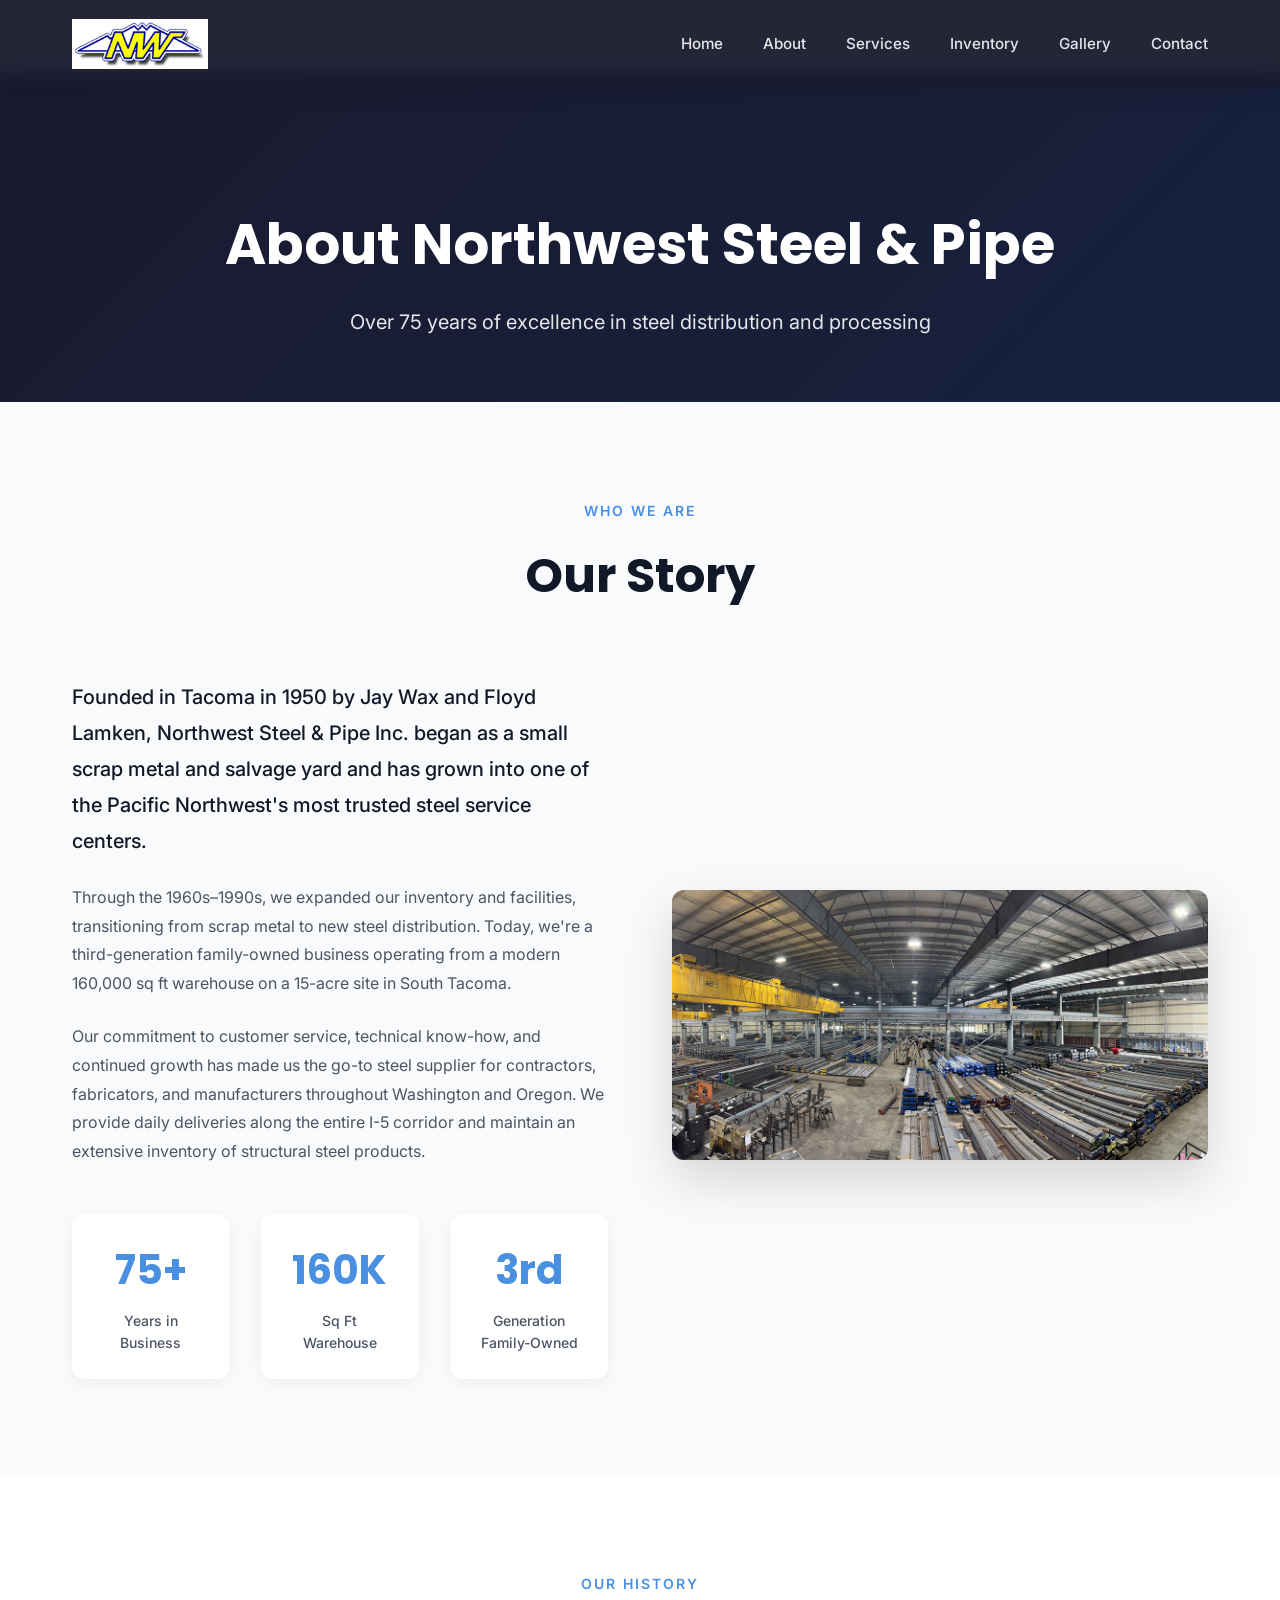
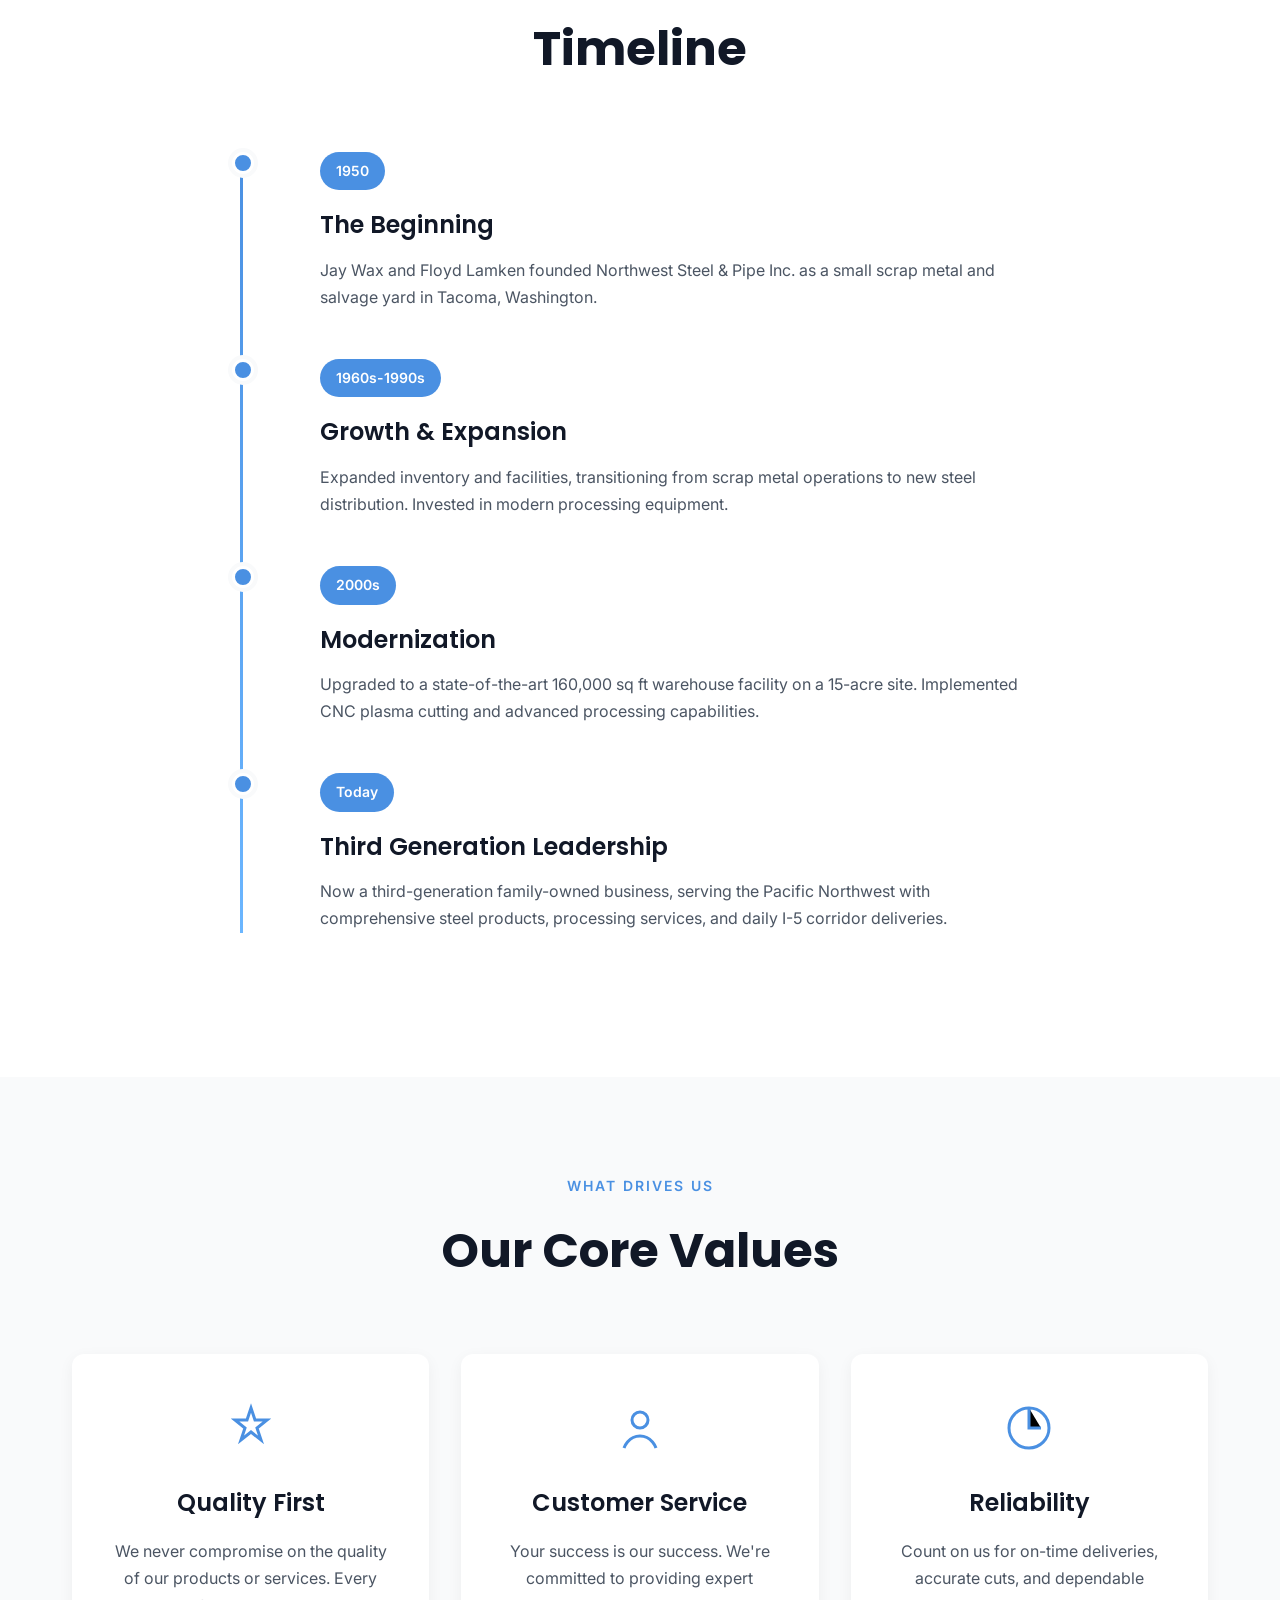
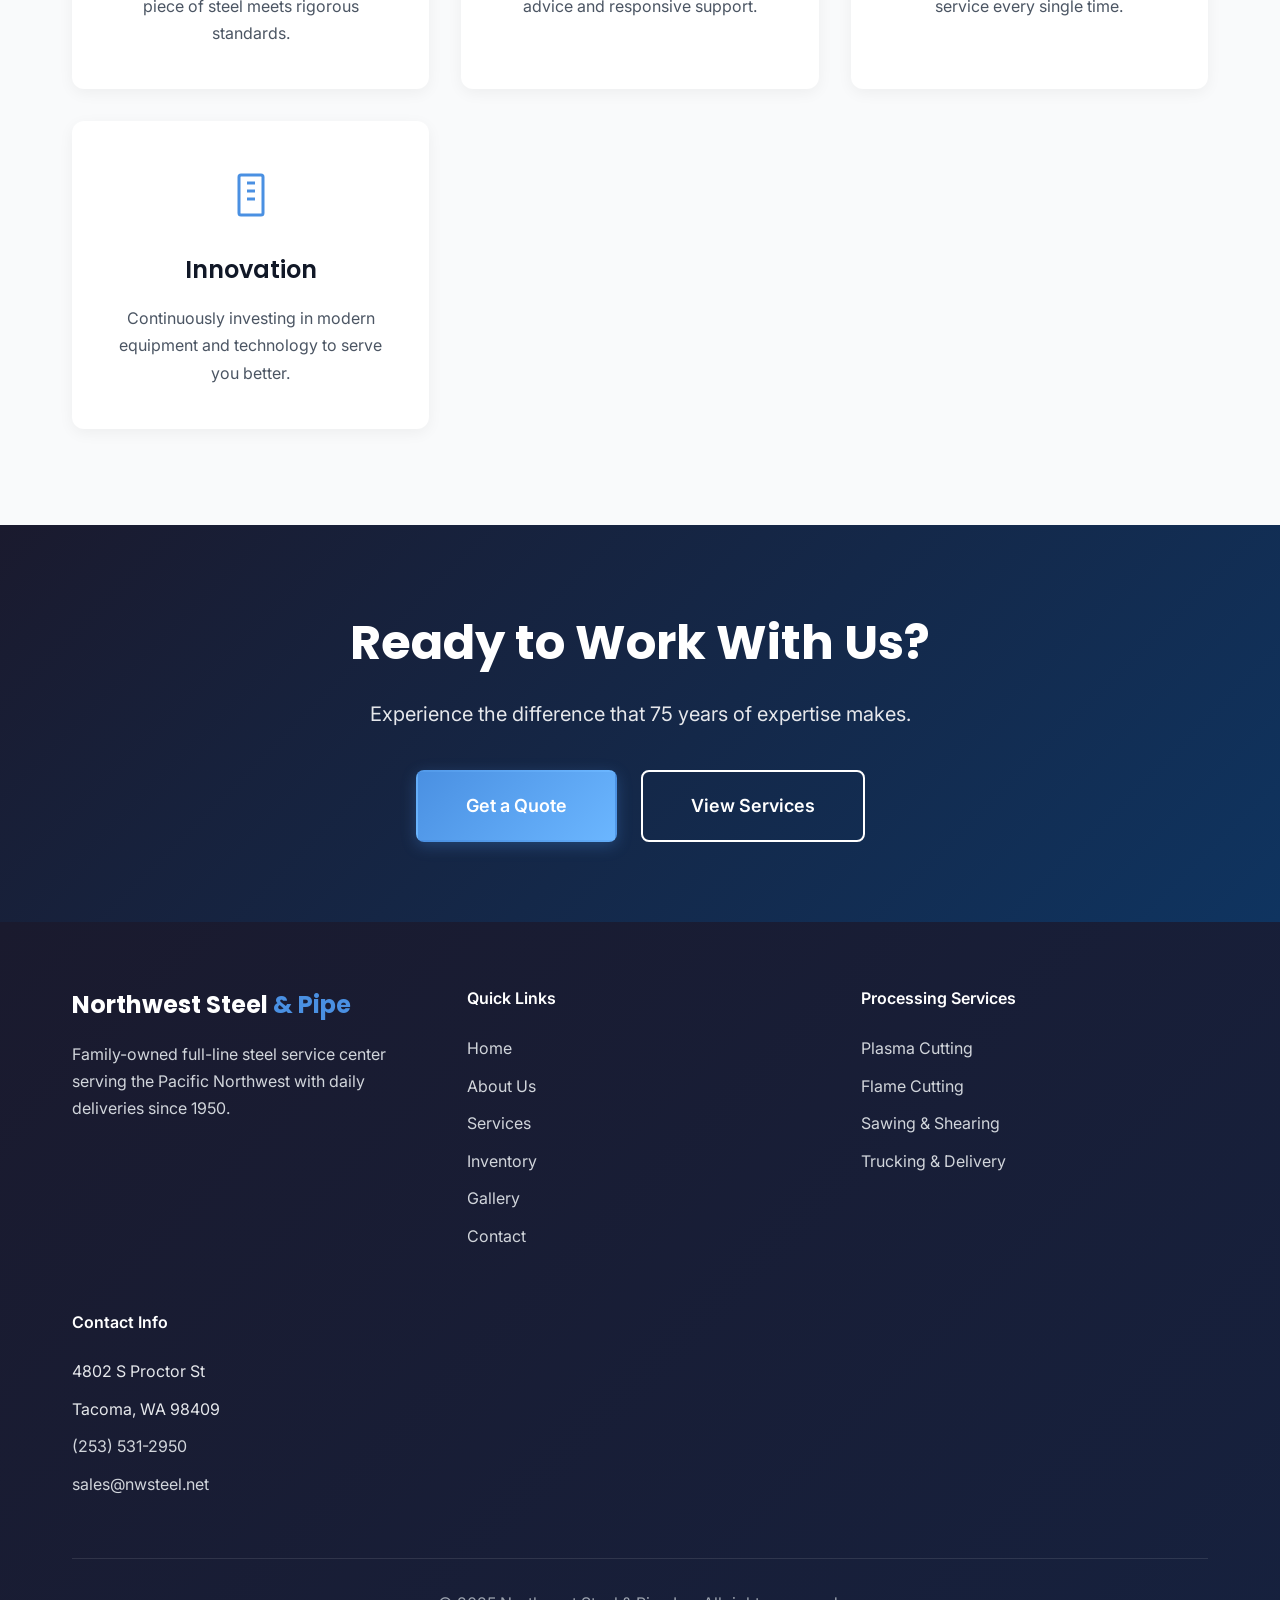
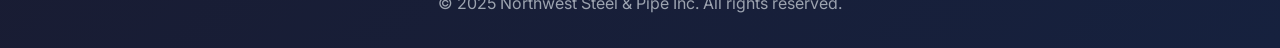
==== commit 52b0841f: "Replace placeholder with real image on About page - Replaced SVG placeholder with actual facility im" ====
--- a/about.html
+++ b/about.html
@@ -86,12 +86,9 @@
                     </div>
                 </div>
                 <div class="about-image">
-                    <div class="image-placeholder">
-                        <svg viewBox="0 0 400 300" xmlns="http://www.w3.org/2000/svg">
-                            <rect width="400" height="300" fill="#1a1a2e"/>
-                            <text x="50%" y="50%" text-anchor="middle" dy=".3em" fill="#4a90e2" font-size="20" font-family="Inter, sans-serif">Steel Fabrication</text>
-                        </svg>
-                    </div>
+                    <img src="images/northwest steel and pipe (2).jpg"
+                         alt="Northwest Steel & Pipe facility and operations"
+                         class="featured-image">
                 </div>
             </div>
         </div>
--- a/styles.css
+++ b/styles.css
@@ -320,6 +320,32 @@
     transform: translateY(-2px);
 }
 
+/* Secondary button variant for light backgrounds */
+.btn-secondary-dark {
+    background: transparent;
+    color: var(--primary-dark);
+    border-color: var(--primary-dark);
+}
+
+.btn-secondary-dark:hover {
+    background-color: var(--primary-dark);
+    color: var(--white);
+    transform: translateY(-2px);
+}
+
+/* Alternative secondary button for light backgrounds */
+.btn-outline-primary {
+    background: transparent;
+    color: var(--accent-blue);
+    border-color: var(--accent-blue);
+}
+
+.btn-outline-primary:hover {
+    background-color: var(--accent-blue);
+    color: var(--white);
+    transform: translateY(-2px);
+}
+
 /* ===========================
    Section Styles
    =========================== */
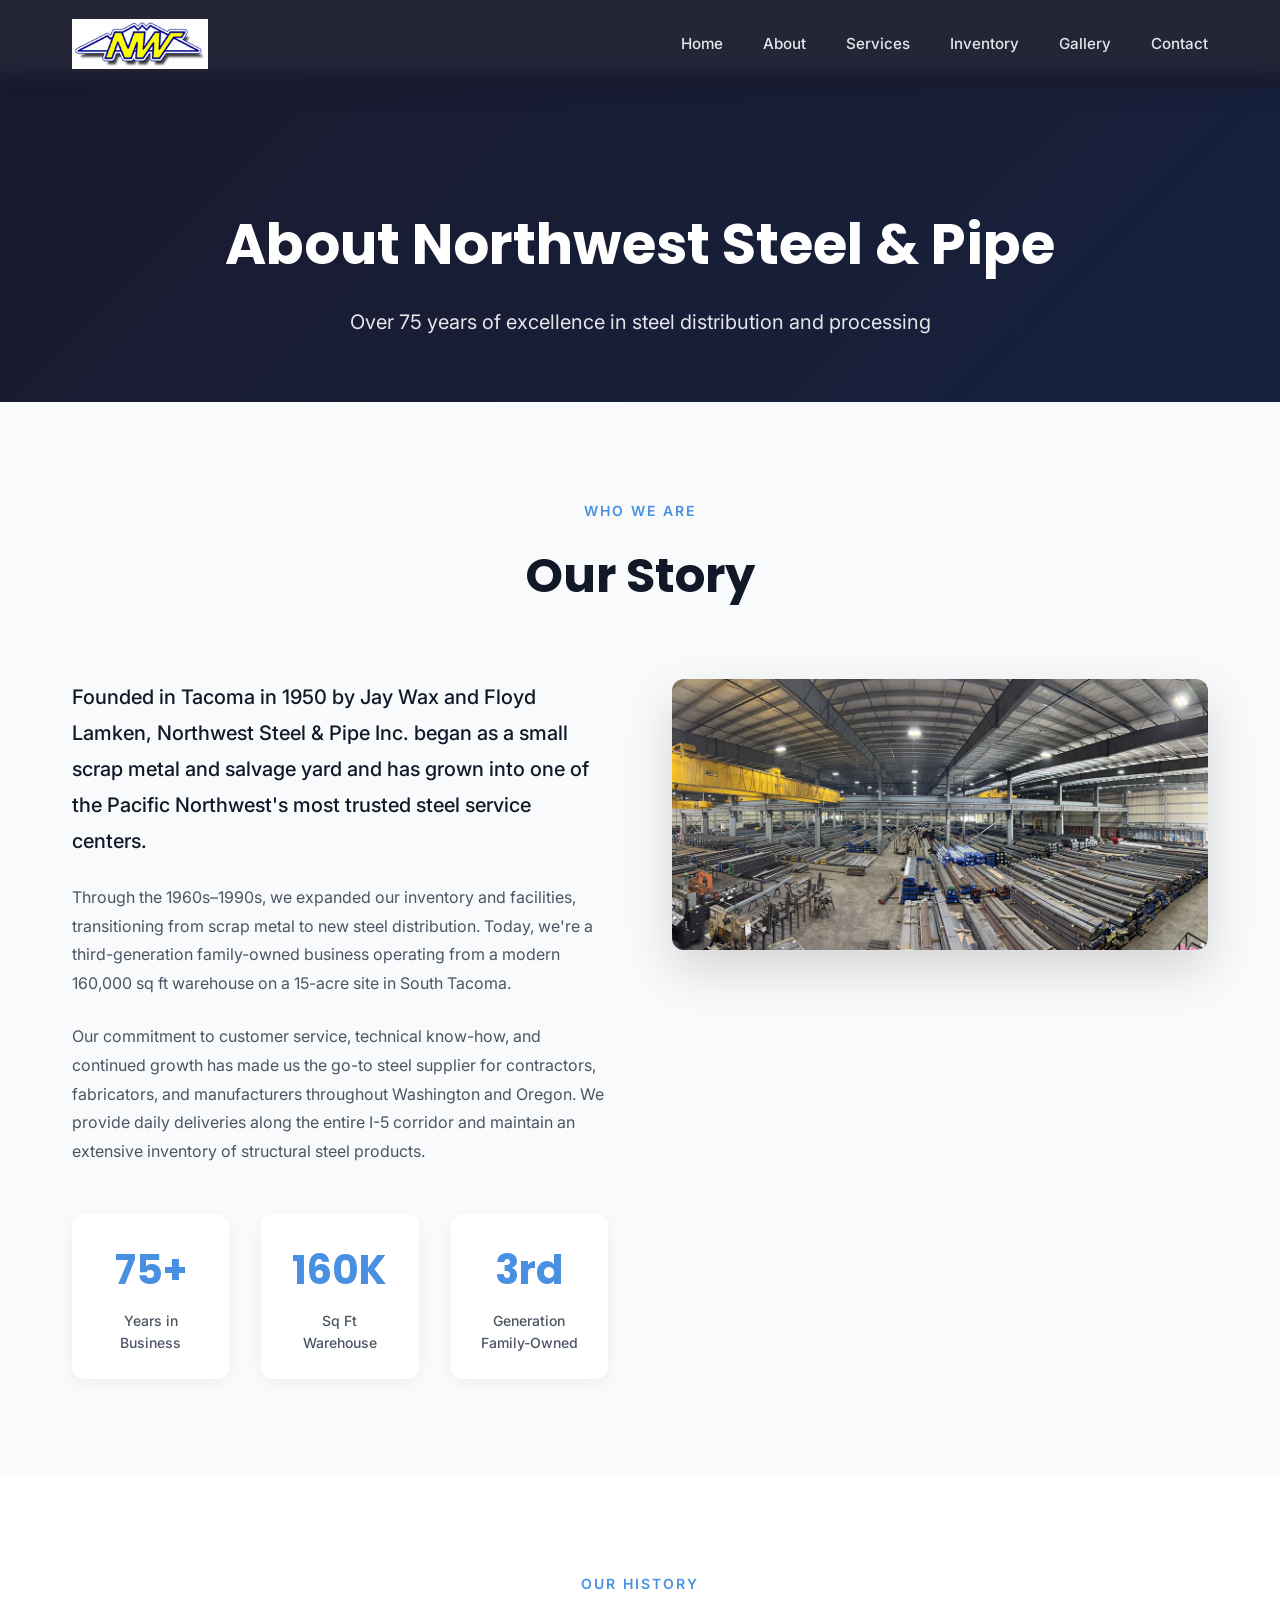
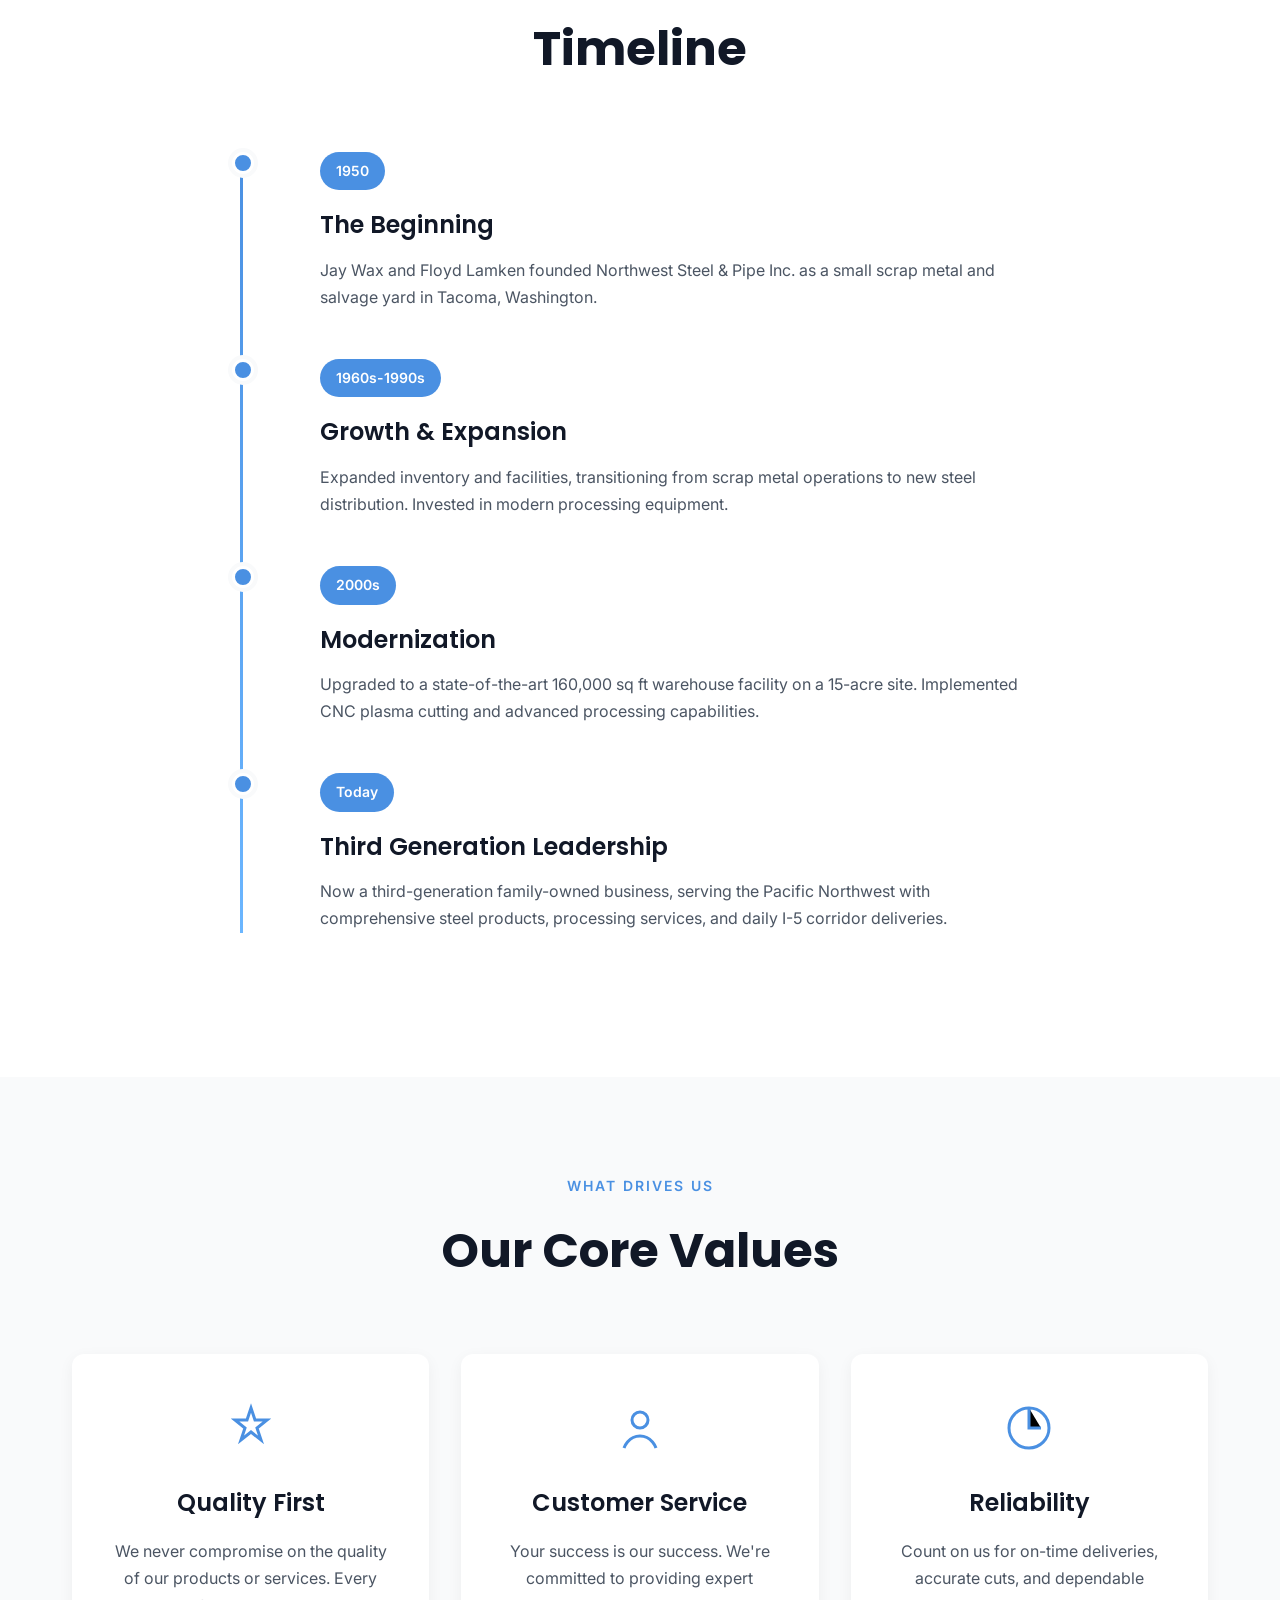
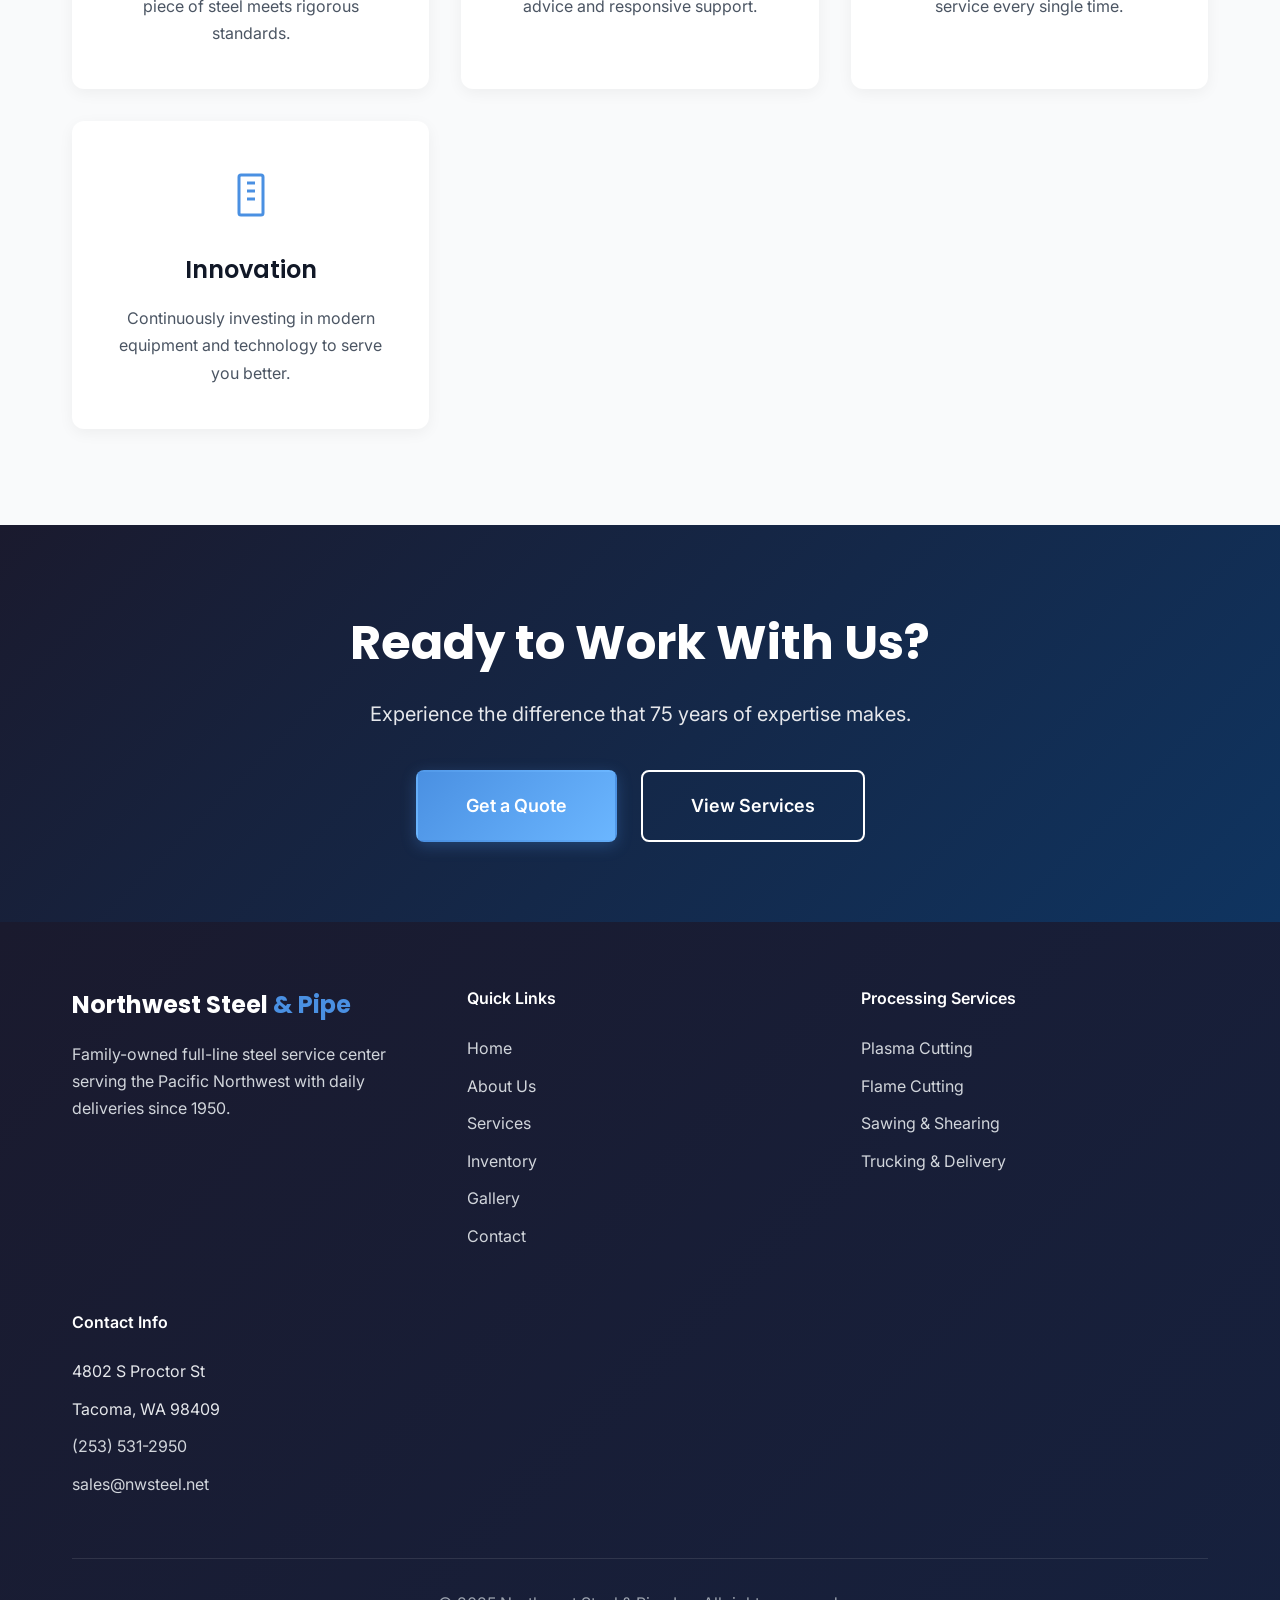
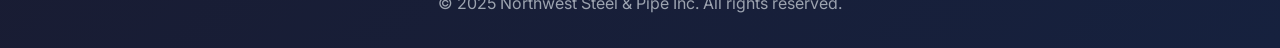
==== commit 643fd99a: "Add comprehensive SEO optimization and accessibility improvements SEO Enhancements: - Add comprehens" ====
--- a/about.html
+++ b/about.html
@@ -1,10 +1,42 @@
 <!DOCTYPE html>
 <html lang="en">
 <head>
+    <!-- Basic Meta Tags -->
     <meta charset="UTF-8">
-    <meta name="viewport" content="width=device-width, initial-scale=1.0">
-    <meta name="description" content="Learn about Northwest Steel & Pipe Inc - Family-owned since 1950, serving the Pacific Northwest with quality steel products and expert service.">
-    <title>About Us | Northwest Steel & Pipe Inc.</title>
+    <meta name="viewport" content="width=device-width, initial-scale=1.0, maximum-scale=5.0, user-scalable=yes">
+    <meta http-equiv="X-UA-Compatible" content="IE=edge">
+
+    <!-- Primary SEO Meta Tags -->
+    <title>About Us | Northwest Steel & Pipe Inc | Family-Owned Since 1950</title>
+    <meta name="title" content="About Us | Northwest Steel & Pipe Inc | Family-Owned Since 1950">
+    <meta name="description" content="Northwest Steel & Pipe Inc - Family-owned full-line steel service center in Tacoma since 1950. Founded by Jay Wax and Floyd Lamken. Now in the 3rd generation serving the Pacific Northwest with quality steel products and expert service.">
+    <meta name="keywords" content="Northwest Steel history, Tacoma steel company, family-owned steel service, Northwest Steel & Pipe about, Jay Wax, Floyd Lamken, steel service center Tacoma">
+    <meta name="author" content="Northwest Steel & Pipe Inc">
+    <meta name="robots" content="index, follow">
+
+    <!-- Canonical URL -->
+    <link rel="canonical" href="https://www.nwsteel.net/about.html">
+
+    <!-- Geographic Meta Tags -->
+    <meta name="geo.region" content="US-WA">
+    <meta name="geo.placename" content="Tacoma">
+
+    <!-- Open Graph / Facebook Meta Tags -->
+    <meta property="og:type" content="website">
+    <meta property="og:url" content="https://www.nwsteel.net/about.html">
+    <meta property="og:site_name" content="Northwest Steel & Pipe Inc">
+    <meta property="og:title" content="About Us | Northwest Steel & Pipe Inc">
+    <meta property="og:description" content="Family-owned full-line steel service center serving the Pacific Northwest since 1950. Learn about our history and commitment to quality.">
+    <meta property="og:image" content="https://www.nwsteel.net/images/nwsteel-og-image.jpg">
+    <meta property="og:locale" content="en_US">
+
+    <!-- Twitter Card Meta Tags -->
+    <meta name="twitter:card" content="summary_large_image">
+    <meta name="twitter:url" content="https://www.nwsteel.net/about.html">
+    <meta name="twitter:title" content="About Us | Northwest Steel & Pipe Inc">
+    <meta name="twitter:description" content="Family-owned steel service center serving the Pacific Northwest since 1950.">
+    <meta name="twitter:image" content="https://www.nwsteel.net/images/nwsteel-twitter-card.jpg">
+
     <link rel="stylesheet" href="styles.css">
     <link rel="preconnect" href="https://fonts.googleapis.com">
     <link rel="preconnect" href="https://fonts.gstatic.com" crossorigin>
--- a/styles.css
+++ b/styles.css
@@ -396,7 +396,11 @@
     display: grid;
     grid-template-columns: 1fr 1fr;
     gap: 4rem;
-    align-items: center;
+    align-items: start;
+}
+
+.about-image {
+    /* Sticky positioning removed - was causing alignment issues on home page */
 }
 
 .about-text .lead {
@@ -575,8 +579,11 @@
     content: '▸';
     position: absolute;
     left: 0;
+    top: 50%;
+    transform: translateY(-50%);
     color: var(--accent-blue);
     font-weight: bold;
+    line-height: 1;
 }
 
 .inventory-cta {
@@ -808,11 +815,47 @@
     }
 }
 
+@keyframes fadeIn {
+    from {
+        opacity: 0;
+        transform: translateY(-5px);
+    }
+    to {
+        opacity: 1;
+        transform: translateY(0);
+    }
+}
+
 /* ===========================
-   Responsive Design
+   Responsive Design - Mobile First
    =========================== */
 
-@media (max-width: 968px) {
+/* Large Desktop - 1200px+ (default styles above) */
+
+/* Desktop - 1024px to 1199px */
+@media (max-width: 1199px) {
+    :root {
+        --container-max: 1000px;
+    }
+}
+
+/* Tablet Landscape - 968px to 1023px */
+@media (max-width: 1023px) {
+    :root {
+        --container-max: 900px;
+    }
+
+    .services-grid {
+        grid-template-columns: repeat(2, 1fr);
+    }
+
+    .inventory-grid {
+        grid-template-columns: repeat(2, 1fr);
+    }
+}
+
+/* Tablet Portrait - 768px to 967px */
+@media (max-width: 967px) {
     .about-content,
     .contact-content {
         grid-template-columns: 1fr;
@@ -821,14 +864,24 @@
 
     .about-stats {
         grid-template-columns: repeat(3, 1fr);
-    }
-
-    .inventory-grid {
-        grid-template-columns: repeat(auto-fit, minmax(280px, 1fr));
-    }
-}
-
-@media (max-width: 768px) {
+        gap: 1.5rem;
+    }
+
+    .about-image {
+        order: -1;
+    }
+
+    .hero {
+        min-height: 90vh;
+    }
+
+    .hero-content {
+        padding: 1.5rem;
+    }
+}
+
+/* Mobile Landscape - 640px to 767px */
+@media (max-width: 767px) {
     :root {
         --container-padding: 1.5rem;
     }
@@ -837,22 +890,36 @@
         padding: 4rem 0;
     }
 
+    /* Enhanced Mobile Navigation */
     .mobile-menu-toggle {
         display: flex;
+        z-index: 1001;
+    }
+
+    .nav-wrapper {
+        padding: 1rem 0;
+    }
+
+    .logo a {
+        font-size: 1.4rem;
     }
 
     .nav-menu {
         position: fixed;
         left: -100%;
-        top: 72px;
+        top: 0;
         flex-direction: column;
         background-color: rgba(26, 26, 46, 0.98);
+        backdrop-filter: blur(10px);
         width: 100%;
+        height: 100vh;
         text-align: center;
         transition: left var(--transition-normal);
-        padding: 2rem 0;
+        padding: 5rem 2rem 2rem;
         gap: 0;
-        box-shadow: 0 4px 30px rgba(0, 0, 0, 0.3);
+        box-shadow: 0 0 50px rgba(0, 0, 0, 0.5);
+        overflow-y: auto;
+        z-index: 1000;
     }
 
     .nav-menu.active {
@@ -861,57 +928,425 @@
 
     .nav-menu li {
         width: 100%;
-        padding: 1rem 0;
+        padding: 1.5rem 0;
+        border-bottom: 1px solid rgba(255, 255, 255, 0.1);
+    }
+
+    .nav-menu li:last-child {
+        border-bottom: none;
+    }
+
+    .nav-link {
+        font-size: 1.25rem;
+        display: block;
+        padding: 0.5rem;
     }
 
     .nav-link::after {
         display: none;
     }
 
+    /* Hero Section Mobile */
+    .hero {
+        min-height: 85vh;
+        padding-top: 70px;
+    }
+
+    .hero-content {
+        padding: 1rem;
+    }
+
+    .hero-subtitle {
+        font-size: 0.85rem;
+        letter-spacing: 2px;
+    }
+
     .hero-cta {
         flex-direction: column;
-        align-items: center;
+        align-items: stretch;
+        gap: 1rem;
     }
 
     .btn {
         width: 100%;
-        max-width: 300px;
-    }
-
+        max-width: 100%;
+        padding: 0.875rem 2rem;
+    }
+
+    /* Services Grid Mobile */
     .services-grid {
         grid-template-columns: 1fr;
-    }
-
+        gap: 1.5rem;
+    }
+
+    .service-card {
+        padding: 2rem 1.5rem;
+    }
+
+    /* Inventory Grid Mobile */
+    .inventory-grid {
+        grid-template-columns: 1fr;
+        gap: 1.5rem;
+    }
+
+    .inventory-category {
+        padding: 1.5rem;
+    }
+
+    /* About Stats Mobile */
     .about-stats {
         grid-template-columns: 1fr;
-    }
-
+        gap: 1rem;
+    }
+
+    /* Hide image placeholder on mobile - was causing overlap issues */
+    .about-image {
+        display: none;
+    }
+
+    .stat {
+        padding: 1.25rem;
+    }
+
+    /* Contact Cards Mobile */
+    .contact-card {
+        flex-direction: row;
+        padding: 1.25rem;
+    }
+
+    .contact-form {
+        padding: 2rem 1.5rem;
+    }
+
+    /* Footer Mobile */
     .footer-content {
         grid-template-columns: 1fr;
         gap: 2rem;
     }
-}
-
-@media (max-width: 480px) {
+
+    .footer {
+        padding: 3rem 0 1.5rem;
+    }
+
+    /* Section Headers Mobile */
+    .section-header {
+        margin-bottom: 3rem;
+    }
+
+    .section-label {
+        font-size: 0.8rem;
+        letter-spacing: 1.5px;
+    }
+}
+
+/* Mobile Portrait - 480px to 639px */
+@media (max-width: 639px) {
+    :root {
+        --container-padding: 1.25rem;
+    }
+
+    section {
+        padding: 3rem 0;
+    }
+
+    .hero {
+        min-height: 80vh;
+    }
+
     .hero-title {
         font-size: 2rem;
+        line-height: 1.3;
     }
 
     .hero-description {
         font-size: 1rem;
+        line-height: 1.6;
     }
 
     .section-title {
         font-size: 1.75rem;
     }
 
+    .section-description {
+        font-size: 1rem;
+    }
+
+    /* About Section Mobile */
+    .about-text .lead {
+        font-size: 1.1rem;
+    }
+
+    .about-text p {
+        font-size: 0.95rem;
+    }
+
+    .stat-number {
+        font-size: 2rem;
+    }
+
+    /* Service Cards Mobile */
+    .service-card {
+        padding: 1.5rem;
+    }
+
+    .service-icon {
+        width: 52px;
+        height: 52px;
+        margin-bottom: 1rem;
+    }
+
+    .service-title {
+        font-size: 1.25rem;
+    }
+
+    .service-description {
+        font-size: 0.95rem;
+    }
+
+    /* Inventory Mobile */
+    .inventory-category h3 {
+        font-size: 1.25rem;
+    }
+
+    .inventory-list li {
+        font-size: 0.95rem;
+        padding: 0.6rem 0;
+    }
+
+    /* Contact Form Mobile */
     .contact-form {
         padding: 1.5rem;
     }
 
+    .form-group {
+        margin-bottom: 1.25rem;
+    }
+
+    .form-group input,
+    .form-group textarea {
+        padding: 0.75rem 0.875rem;
+        font-size: 0.95rem;
+    }
+
+    /* Contact Cards Mobile */
+    .contact-card {
+        padding: 1rem;
+        gap: 1rem;
+    }
+
+    .contact-icon {
+        width: 40px;
+        height: 40px;
+        min-width: 40px;
+    }
+
+    .contact-details h3 {
+        font-size: 0.95rem;
+    }
+
+    .contact-details p,
+    .contact-details a {
+        font-size: 0.9rem;
+    }
+
+    /* Footer Mobile */
+    .footer-title {
+        font-size: 1.25rem;
+    }
+
+    .footer-section h4 {
+        font-size: 1rem;
+    }
+
+    .footer-description,
+    .footer-links a,
+    .footer-contact li {
+        font-size: 0.9rem;
+    }
+}
+
+/* Small Mobile - 375px to 479px */
+@media (max-width: 479px) {
+    :root {
+        --container-padding: 1rem;
+    }
+
+    .logo a {
+        font-size: 1.2rem;
+    }
+
+    .hero {
+        padding-top: 60px;
+        min-height: 75vh;
+    }
+
+    .hero-content {
+        padding: 0.5rem;
+    }
+
+    .hero-title {
+        font-size: 1.75rem;
+    }
+
+    .hero-subtitle {
+        font-size: 0.75rem;
+        letter-spacing: 1.5px;
+        margin-bottom: 0.75rem;
+    }
+
+    .hero-description {
+        font-size: 0.95rem;
+        margin-bottom: 2rem;
+    }
+
+    .btn {
+        padding: 0.75rem 1.5rem;
+        font-size: 0.95rem;
+    }
+
+    .section-title {
+        font-size: 1.5rem;
+    }
+
+    .section-description {
+        font-size: 0.95rem;
+    }
+
+    .about-stats {
+        gap: 0.75rem;
+    }
+
+    .stat {
+        padding: 1rem;
+    }
+
+    .stat-number {
+        font-size: 1.75rem;
+    }
+
+    .stat-label {
+        font-size: 0.8rem;
+    }
+
     .service-card,
-    .project-info {
-        padding: 1.5rem;
+    .inventory-category {
+        padding: 1.25rem;
+    }
+
+    .contact-form {
+        padding: 1.25rem;
+    }
+
+    .inventory-cta {
+        padding: 2rem 1.25rem;
+    }
+
+    .inventory-note {
+        font-size: 1rem;
+    }
+
+    .scroll-indicator {
+        bottom: 1rem;
+    }
+}
+
+/* Extra Small Mobile - 320px to 374px */
+@media (max-width: 374px) {
+    :root {
+        --container-padding: 0.875rem;
+    }
+
+    body {
+        font-size: 15px;
+    }
+
+    .logo a {
+        font-size: 1.1rem;
+    }
+
+    .hero-title {
+        font-size: 1.5rem;
+    }
+
+    .hero-description {
+        font-size: 0.9rem;
+    }
+
+    .section-title {
+        font-size: 1.35rem;
+    }
+
+    .btn {
+        padding: 0.7rem 1.25rem;
+        font-size: 0.9rem;
+    }
+
+    .service-card,
+    .inventory-category,
+    .contact-form {
+        padding: 1rem;
+    }
+
+    .service-title,
+    .inventory-category h3 {
+        font-size: 1.1rem;
+    }
+
+    .service-icon {
+        width: 48px;
+        height: 48px;
+    }
+
+    .about-stats {
+        gap: 0.5rem;
+    }
+
+    .stat {
+        padding: 0.875rem;
+    }
+
+    .stat-number {
+        font-size: 1.5rem;
+    }
+
+    .contact-icon {
+        width: 36px;
+        height: 36px;
+        min-width: 36px;
+    }
+
+    .footer {
+        padding: 2rem 0 1rem;
+    }
+}
+
+/* Landscape orientation adjustments */
+@media (max-height: 600px) and (orientation: landscape) {
+    .hero {
+        min-height: 100vh;
+        padding-top: 60px;
+    }
+
+    .hero-content {
+        padding: 1rem;
+    }
+
+    .hero-title {
+        font-size: 2rem;
+        margin-bottom: 1rem;
+    }
+
+    .hero-description {
+        font-size: 0.95rem;
+        margin-bottom: 1.5rem;
+    }
+
+    .scroll-indicator {
+        display: none;
+    }
+
+    section {
+        padding: 3rem 0;
     }
 }
 
@@ -1169,8 +1604,11 @@
     content: '▸';
     position: absolute;
     left: 0;
+    top: 50%;
+    transform: translateY(-50%);
     color: var(--accent-blue);
     font-weight: bold;
+    line-height: 1;
 }
 
 /* CTA Section */
@@ -1178,6 +1616,18 @@
     padding: 5rem 0;
     background: linear-gradient(135deg, var(--primary-dark) 0%, var(--primary-light) 100%);
     text-align: center;
+}
+
+.cta-section .section-label {
+    color: var(--accent-light);
+}
+
+.cta-section .section-title {
+    color: var(--white);
+}
+
+.cta-section .section-description {
+    color: var(--gray-200);
 }
 
 .cta-content h2 {
@@ -1548,8 +1998,11 @@
     content: '▸';
     position: absolute;
     left: 0;
+    top: 50%;
+    transform: translateY(-50%);
     color: var(--accent-blue);
     font-weight: bold;
+    line-height: 1;
 }
 
 /* Form Enhancements */
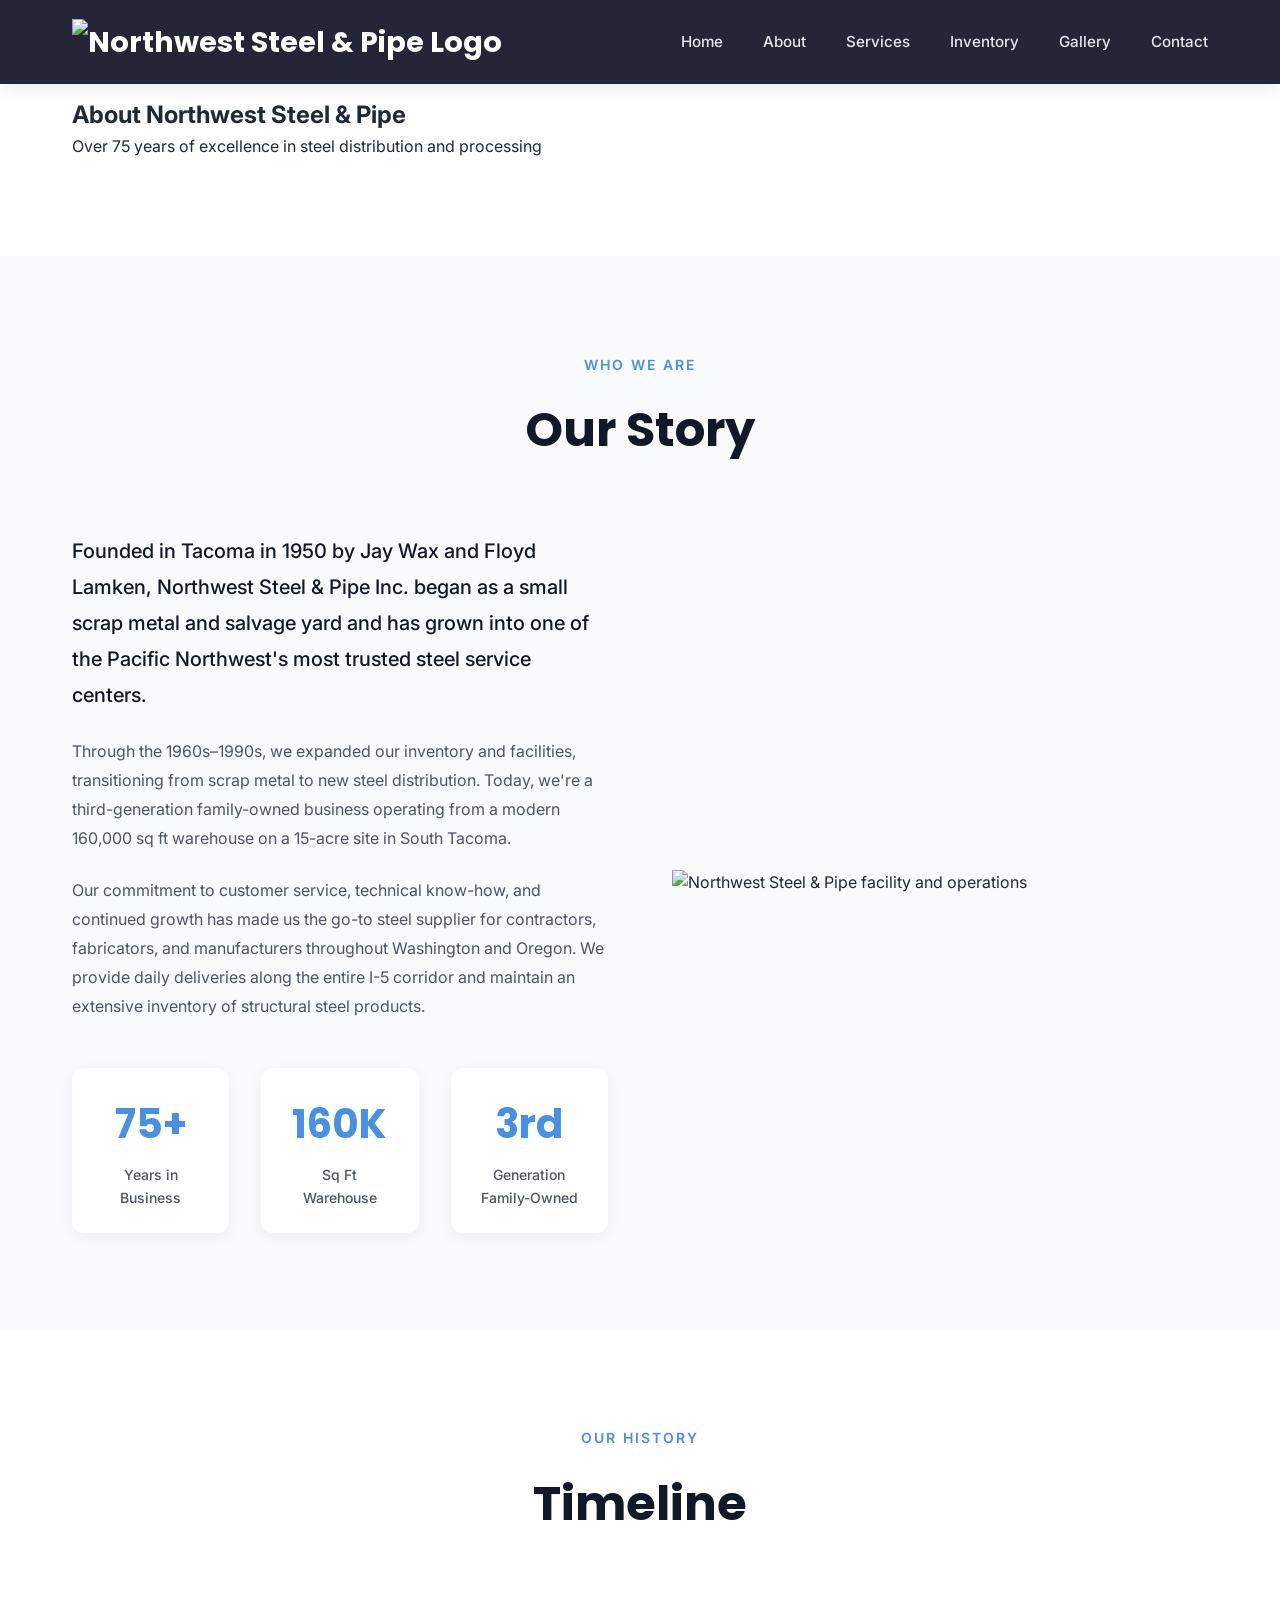
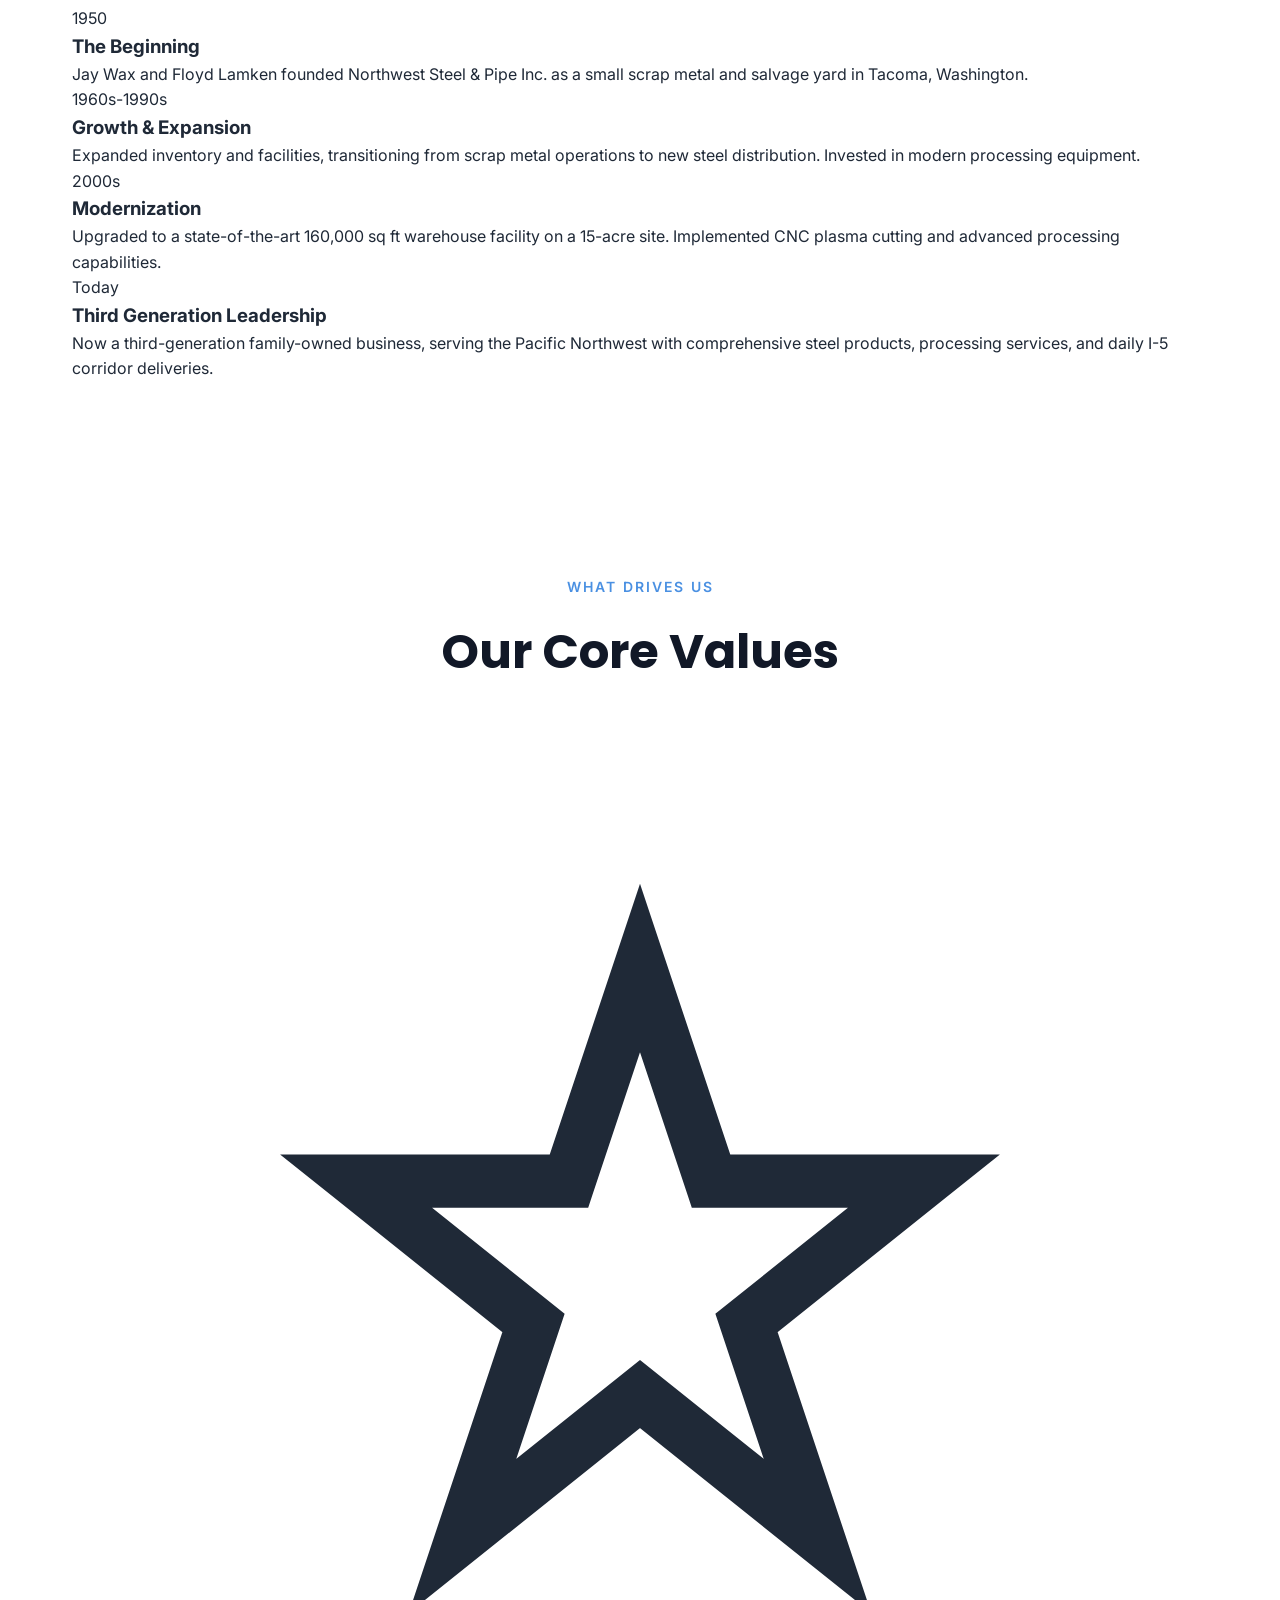
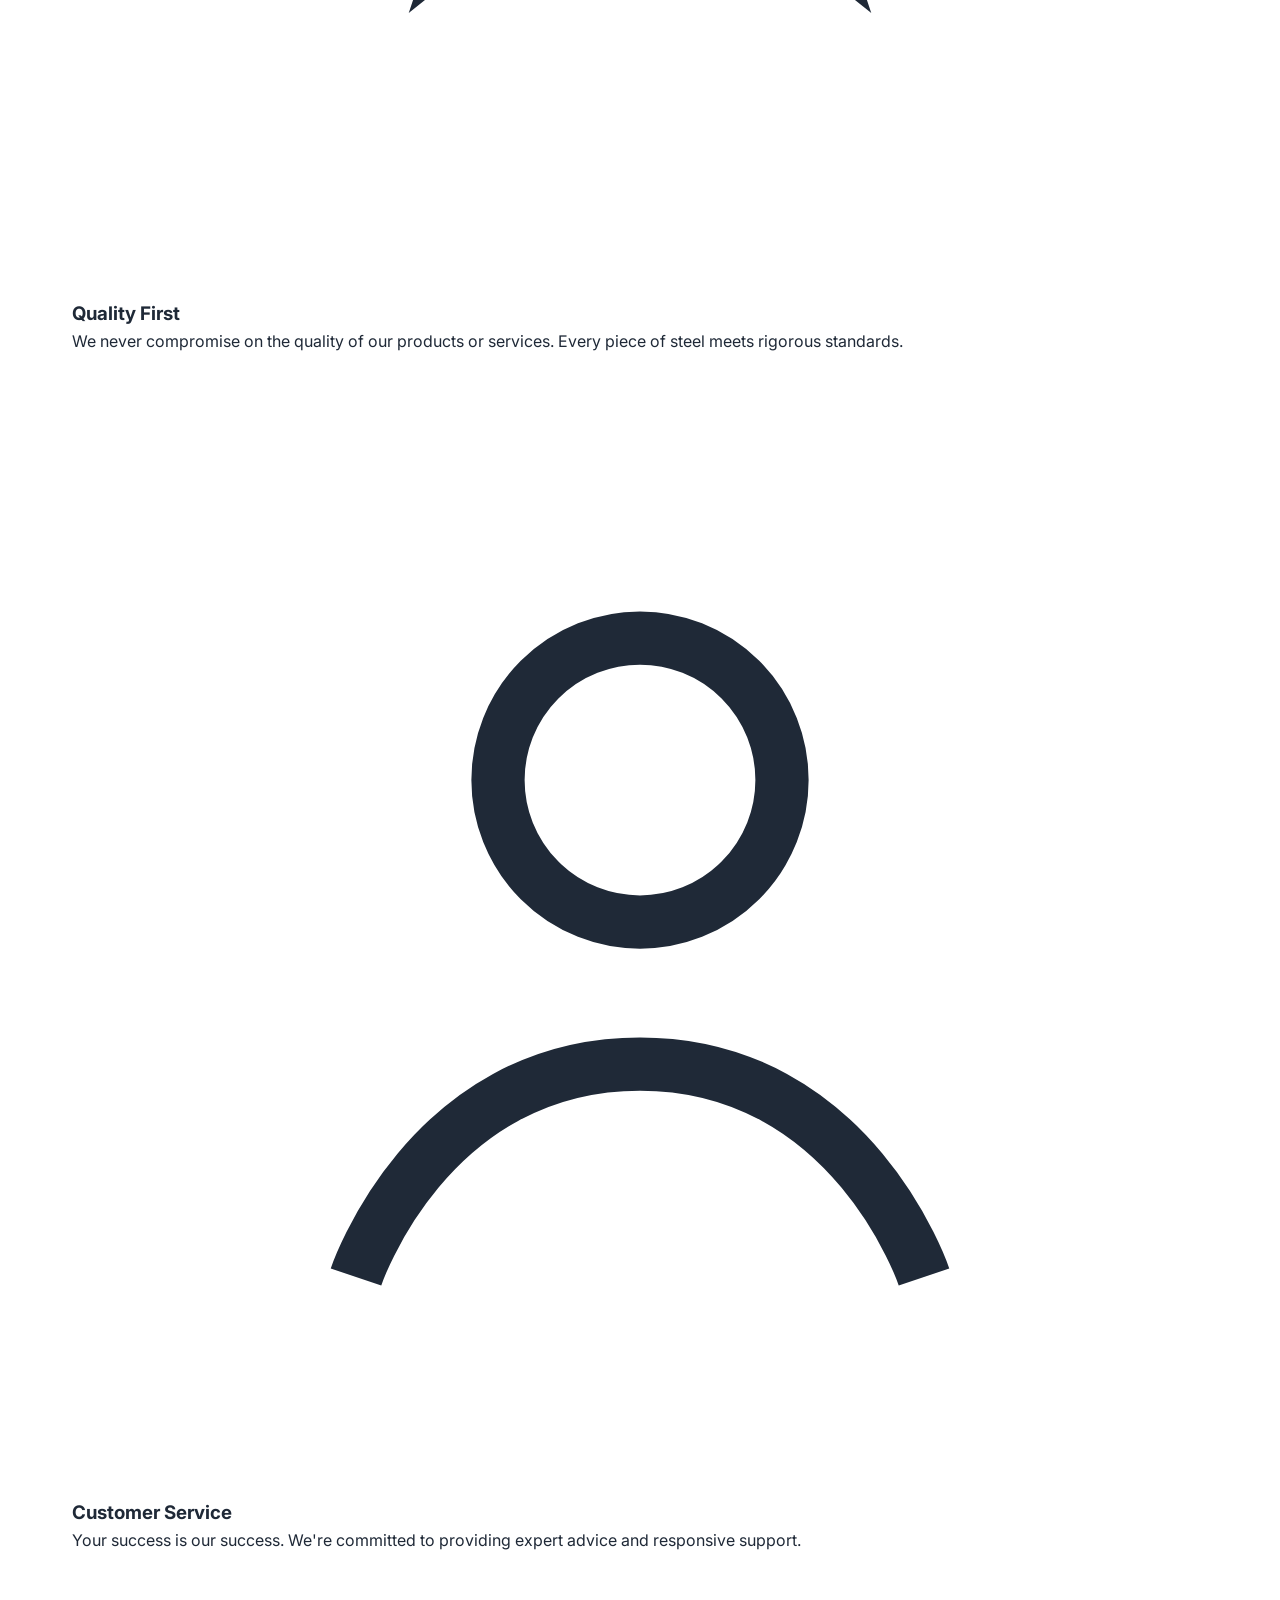
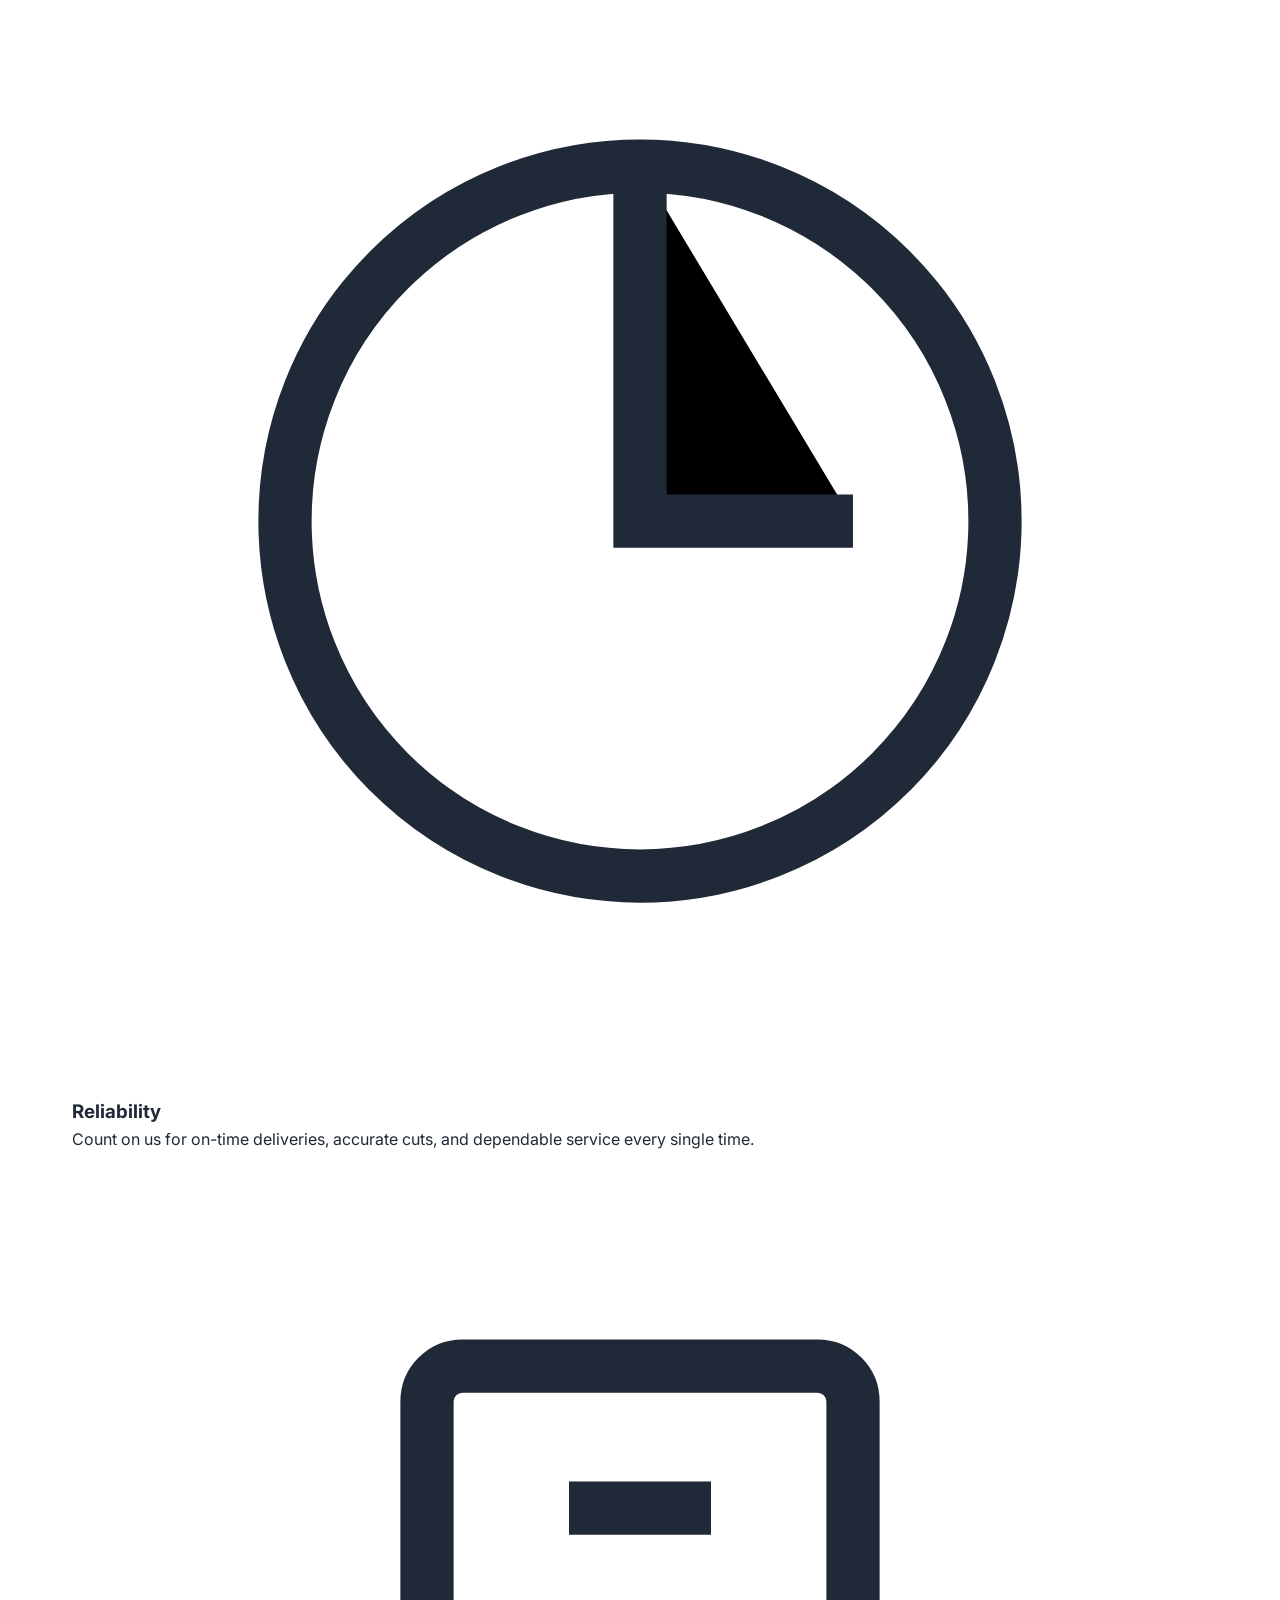
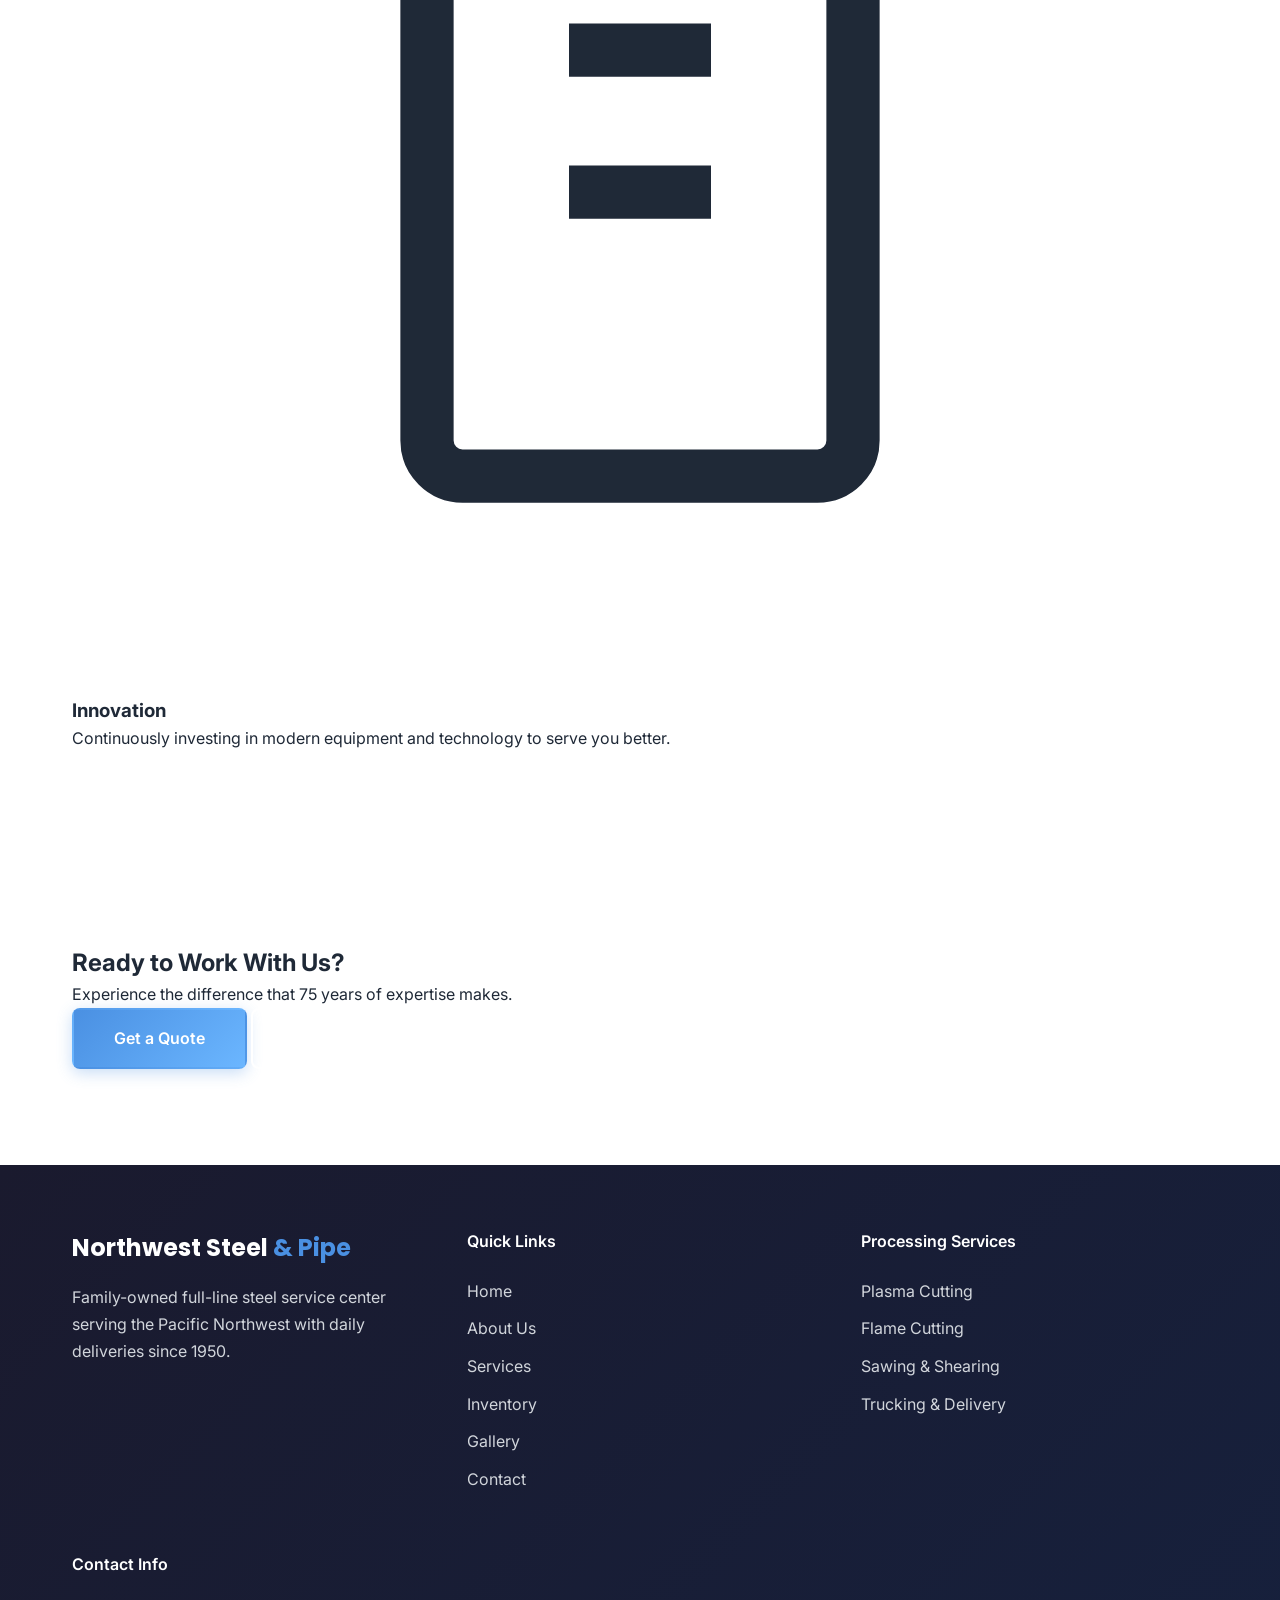
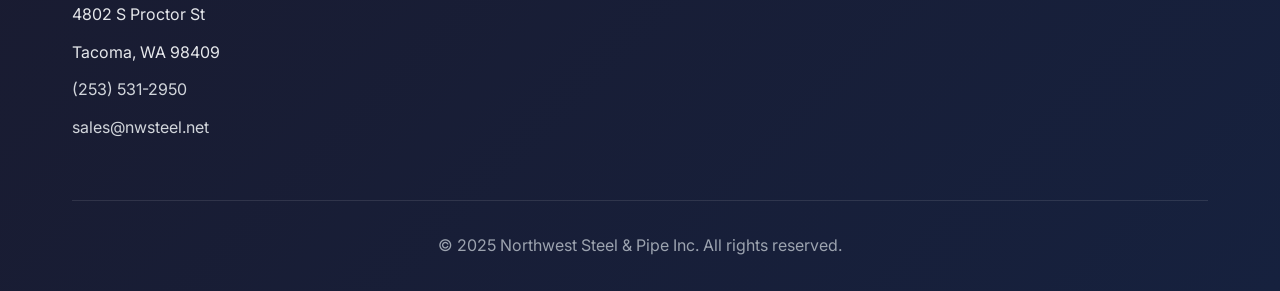
==== commit b76bf348: "Fix image filenames - replace spaces with hyphens Critical mobile/SEO fix: - Rename all 59 image fil" ====
--- a/about.html
+++ b/about.html
@@ -49,7 +49,7 @@
             <div class="nav-wrapper">
                 <div class="logo">
                     <a href="index.html">
-                        <img src="images/northwest steel and pipe logo.jpg" alt="Northwest Steel & Pipe Logo" class="logo-image">
+                        <img src="images/northwest-steel-and-pipe logo.jpg" alt="Northwest Steel & Pipe Logo" class="logo-image">
                     </a>
                 </div>
                 <button class="mobile-menu-toggle" id="mobileMenuToggle" aria-label="Toggle menu">
@@ -118,7 +118,7 @@
                     </div>
                 </div>
                 <div class="about-image">
-                    <img src="images/northwest steel and pipe (2).jpg"
+                    <img src="images/northwest-steel-and-pipe (2).jpg"
                          alt="Northwest Steel & Pipe facility and operations"
                          class="featured-image">
                 </div>
--- a/styles.css
+++ b/styles.css
@@ -320,32 +320,6 @@
     transform: translateY(-2px);
 }
 
-/* Secondary button variant for light backgrounds */
-.btn-secondary-dark {
-    background: transparent;
-    color: var(--primary-dark);
-    border-color: var(--primary-dark);
-}
-
-.btn-secondary-dark:hover {
-    background-color: var(--primary-dark);
-    color: var(--white);
-    transform: translateY(-2px);
-}
-
-/* Alternative secondary button for light backgrounds */
-.btn-outline-primary {
-    background: transparent;
-    color: var(--accent-blue);
-    border-color: var(--accent-blue);
-}
-
-.btn-outline-primary:hover {
-    background-color: var(--accent-blue);
-    color: var(--white);
-    transform: translateY(-2px);
-}
-
 /* ===========================
    Section Styles
    =========================== */
@@ -396,11 +370,7 @@
     display: grid;
     grid-template-columns: 1fr 1fr;
     gap: 4rem;
-    align-items: start;
-}
-
-.about-image {
-    /* Sticky positioning removed - was causing alignment issues on home page */
+    align-items: center;
 }
 
 .about-text .lead {
@@ -579,11 +549,8 @@
     content: '▸';
     position: absolute;
     left: 0;
-    top: 50%;
-    transform: translateY(-50%);
     color: var(--accent-blue);
     font-weight: bold;
-    line-height: 1;
 }
 
 .inventory-cta {
@@ -999,11 +966,6 @@
         gap: 1rem;
     }
 
-    /* Hide image placeholder on mobile - was causing overlap issues */
-    .about-image {
-        display: none;
-    }
-
     .stat {
         padding: 1.25rem;
     }
@@ -1369,238 +1331,60 @@
 .mb-4 { margin-bottom: 2rem; }
 
 /* ===========================
-   Multi-Page Specific Styles
+   Location SEO Section
    =========================== */
 
-/* Page Header */
-.page-header {
-    background: linear-gradient(135deg, var(--primary-dark) 0%, var(--primary-medium) 100%);
-    padding: 8rem 0 4rem;
-    margin-top: 72px;
-    text-align: center;
-}
-
-.page-header h1 {
+.location-seo {
+    padding: 5rem 0;
+    background: var(--gray-50);
+    border-top: 1px solid var(--gray-200);
+}
+
+.location-seo-content {
+    display: grid;
+    grid-template-columns: 1.5fr 1fr;
+    gap: 4rem;
+    align-items: start;
+}
+
+.location-seo-text h2 {
     font-family: var(--font-heading);
-    font-size: clamp(2.5rem, 5vw, 3.5rem);
-    font-weight: 700;
-    color: var(--white);
+    font-size: clamp(1.5rem, 3vw, 2rem);
+    color: var(--primary-dark);
     margin-bottom: 1rem;
 }
 
-.page-header p {
-    font-size: 1.25rem;
-    color: var(--gray-200);
-    max-width: 700px;
-    margin: 0 auto;
-}
-
-/* Hero Large (Home Page) */
-.hero-large {
-    min-height: 90vh;
-}
-
-/* Quick Stats Section (Home) */
-.quick-stats {
-    padding: 4rem 0;
-    background-color: var(--white);
-}
-
-.stats-grid {
-    display: grid;
-    grid-template-columns: repeat(auto-fit, minmax(250px, 1fr));
-    gap: 2rem;
-}
-
-.stat-card {
-    text-align: center;
-    padding: 2rem;
-    background: var(--gray-50);
-    border-radius: 12px;
-    transition: all var(--transition-normal);
-    border: 2px solid transparent;
-}
-
-.stat-card:hover {
-    background: white;
-    border-color: var(--accent-blue);
-    box-shadow: 0 8px 30px rgba(74, 144, 226, 0.15);
-    transform: translateY(-5px);
-}
-
-.stat-icon {
-    width: 64px;
-    height: 64px;
-    margin: 0 auto 1.5rem;
-    color: var(--accent-blue);
-}
-
-.stat-icon svg {
-    width: 100%;
-    height: 100%;
-}
-
-.stat-card .stat-number {
+.location-seo-text h3,
+.location-seo-details h3 {
     font-family: var(--font-heading);
-    font-size: 3rem;
-    font-weight: 700;
-    color: var(--accent-blue);
-    display: block;
-    margin-bottom: 0.5rem;
-}
-
-.stat-card .stat-label {
-    font-size: 1rem;
+    font-size: 1.125rem;
+    color: var(--primary-dark);
+    margin: 1.5rem 0 0.75rem;
+}
+
+.location-seo-text p {
     color: var(--gray-600);
-    font-weight: 500;
-}
-
-/* Welcome Section (Home) */
-.welcome {
-    padding: 6rem 0;
-    background-color: var(--white);
-}
-
-.welcome-content {
-    display: grid;
-    grid-template-columns: 1fr 1fr;
-    gap: 4rem;
-    align-items: center;
-}
-
-.welcome-text .lead {
-    font-size: 1.25rem;
-    font-weight: 500;
-    color: var(--gray-900);
-    margin-bottom: 1.5rem;
-}
-
-.welcome-text p {
+    line-height: 1.8;
+    margin-bottom: 1rem;
+}
+
+.location-list {
+    list-style: none;
+    padding: 0;
+}
+
+.location-list li {
+    padding: 0.5rem 0 0.5rem 1.5rem;
     color: var(--gray-600);
-    margin-bottom: 1.5rem;
-    line-height: 1.8;
-}
-
-.welcome-actions {
-    display: flex;
-    gap: 1.5rem;
-    margin-top: 2rem;
-    flex-wrap: wrap;
-}
-
-.welcome-image {
     position: relative;
-}
-
-.featured-image {
-    width: 100%;
-    height: auto;
-    border-radius: 12px;
-    box-shadow: 0 20px 50px rgba(0, 0, 0, 0.15);
-    transition: transform var(--transition-normal);
-}
-
-.featured-image:hover {
-    transform: scale(1.02);
-}
-
-/* Services Preview (Home) */
-.services-preview {
-    padding: 6rem 0;
-    background-color: var(--gray-50);
-}
-
-.preview-grid {
-    display: grid;
-    grid-template-columns: repeat(auto-fit, minmax(280px, 1fr));
-    gap: 2rem;
-    margin-bottom: 3rem;
-}
-
-.preview-card {
-    background: white;
-    padding: 2rem;
-    border-radius: 12px;
-    box-shadow: 0 4px 15px rgba(0, 0, 0, 0.05);
-    transition: all var(--transition-normal);
-    border: 2px solid transparent;
-}
-
-.preview-card:hover {
-    border-color: var(--accent-blue);
-    transform: translateY(-5px);
-    box-shadow: 0 8px 25px rgba(74, 144, 226, 0.15);
-}
-
-.preview-icon {
-    width: 56px;
-    height: 56px;
-    margin-bottom: 1.5rem;
-    color: var(--accent-blue);
-}
-
-.preview-icon svg {
-    width: 100%;
-    height: 100%;
-}
-
-.preview-card h3 {
-    font-family: var(--font-heading);
-    font-size: 1.25rem;
-    font-weight: 600;
-    color: var(--gray-900);
-    margin-bottom: 0.75rem;
-}
-
-.preview-card p {
-    color: var(--gray-600);
-    line-height: 1.6;
-}
-
-.preview-cta {
-    text-align: center;
-}
-
-/* Inventory Preview (Home) */
-.inventory-preview {
-    padding: 6rem 0;
-    background-color: var(--white);
-}
-
-.inventory-highlights {
-    display: grid;
-    grid-template-columns: repeat(auto-fit, minmax(250px, 1fr));
-    gap: 3rem;
-    margin-bottom: 3rem;
-}
-
-.inventory-column h3 {
-    font-family: var(--font-heading);
-    font-size: 1.5rem;
-    font-weight: 600;
-    color: var(--gray-900);
-    margin-bottom: 1.5rem;
-    padding-bottom: 1rem;
-    border-bottom: 2px solid var(--accent-blue);
-}
-
-.inventory-column ul {
-    list-style: none;
-}
-
-.inventory-column li {
-    padding: 0.75rem 0;
-    color: var(--gray-600);
     border-bottom: 1px solid var(--gray-200);
-    position: relative;
-    padding-left: 1.5rem;
-}
-
-.inventory-column li:last-child {
+}
+
+.location-list li:last-child {
     border-bottom: none;
 }
 
-.inventory-column li::before {
+.location-list li::before {
     content: '▸';
     position: absolute;
     left: 0;
@@ -1611,658 +1395,9 @@
     line-height: 1;
 }
 
-/* CTA Section */
-.cta-section {
-    padding: 5rem 0;
-    background: linear-gradient(135deg, var(--primary-dark) 0%, var(--primary-light) 100%);
-    text-align: center;
-}
-
-.cta-section .section-label {
-    color: var(--accent-light);
-}
-
-.cta-section .section-title {
-    color: var(--white);
-}
-
-.cta-section .section-description {
-    color: var(--gray-200);
-}
-
-.cta-content h2 {
-    font-family: var(--font-heading);
-    font-size: clamp(2rem, 4vw, 3rem);
-    font-weight: 700;
-    color: var(--white);
-    margin-bottom: 1rem;
-}
-
-.cta-content p {
-    font-size: 1.25rem;
-    color: var(--gray-200);
-    margin-bottom: 2.5rem;
-}
-
-.cta-buttons {
-    display: flex;
-    gap: 1.5rem;
-    justify-content: center;
-    flex-wrap: wrap;
-}
-
-.btn-large {
-    padding: 1.25rem 3rem;
-    font-size: 1.125rem;
-}
-
-.btn-outline {
-    background: transparent;
-    color: var(--primary-dark);
-    border: 2px solid var(--primary-dark);
-}
-
-.btn-outline:hover {
-    background: var(--primary-dark);
-    color: var(--white);
-}
-
-/* Timeline Section (About Page) */
-.timeline-section {
-    padding: 6rem 0;
-    background-color: var(--white);
-}
-
-.timeline {
-    max-width: 800px;
-    margin: 0 auto;
-    position: relative;
-    padding-left: 3rem;
-}
-
-.timeline::before {
-    content: '';
-    position: absolute;
-    left: 0;
-    top: 0;
-    bottom: 0;
-    width: 3px;
-    background: linear-gradient(180deg, var(--accent-blue) 0%, var(--accent-light) 100%);
-}
-
-.timeline-item {
-    position: relative;
-    margin-bottom: 3rem;
-    padding-left: 2rem;
-}
-
-.timeline-item::before {
-    content: '';
-    position: absolute;
-    left: -3.5rem;
-    top: 0;
-    width: 16px;
-    height: 16px;
-    background: var(--accent-blue);
-    border: 3px solid white;
-    border-radius: 50%;
-    box-shadow: 0 0 0 4px var(--gray-50);
-}
-
-.timeline-year {
-    display: inline-block;
-    background: var(--accent-blue);
-    color: white;
-    padding: 0.5rem 1rem;
-    border-radius: 20px;
-    font-weight: 600;
-    font-size: 0.875rem;
-    margin-bottom: 1rem;
-}
-
-.timeline-content h3 {
-    font-family: var(--font-heading);
-    font-size: 1.5rem;
-    font-weight: 600;
-    color: var(--gray-900);
-    margin-bottom: 0.75rem;
-}
-
-.timeline-content p {
-    color: var(--gray-600);
-    line-height: 1.7;
-}
-
-/* Values Section (About Page) */
-.values-section {
-    padding: 6rem 0;
-    background-color: var(--gray-50);
-}
-
-.values-grid {
-    display: grid;
-    grid-template-columns: repeat(auto-fit, minmax(280px, 1fr));
-    gap: 2rem;
-}
-
-.value-card {
-    background: white;
-    padding: 2.5rem;
-    border-radius: 12px;
-    box-shadow: 0 4px 15px rgba(0, 0, 0, 0.05);
-    text-align: center;
-    transition: all var(--transition-normal);
-    border: 2px solid transparent;
-}
-
-.value-card:hover {
-    border-color: var(--accent-blue);
-    transform: translateY(-5px);
-    box-shadow: 0 8px 25px rgba(74, 144, 226, 0.15);
-}
-
-.value-icon {
-    width: 64px;
-    height: 64px;
-    margin: 0 auto 1.5rem;
-    color: var(--accent-blue);
-}
-
-.value-icon svg {
-    width: 100%;
-    height: 100%;
-}
-
-.value-card h3 {
-    font-family: var(--font-heading);
-    font-size: 1.5rem;
-    font-weight: 600;
-    color: var(--gray-900);
-    margin-bottom: 1rem;
-}
-
-.value-card p {
-    color: var(--gray-600);
-    line-height: 1.7;
-}
-
-/* Process Section (Services Page) */
-.process-section {
-    padding: 6rem 0;
-    background-color: var(--gray-50);
-}
-
-.process-grid {
-    display: grid;
-    grid-template-columns: repeat(auto-fit, minmax(250px, 1fr));
-    gap: 2rem;
-}
-
-.process-step {
-    background: white;
-    padding: 2rem;
-    border-radius: 12px;
-    box-shadow: 0 4px 15px rgba(0, 0, 0, 0.05);
-    text-align: center;
-    position: relative;
-    transition: all var(--transition-normal);
-}
-
-.process-step:hover {
-    transform: translateY(-5px);
-    box-shadow: 0 8px 25px rgba(74, 144, 226, 0.15);
-}
-
-.step-number {
-    width: 56px;
-    height: 56px;
-    background: linear-gradient(135deg, var(--accent-blue), var(--accent-light));
-    color: white;
-    border-radius: 50%;
-    display: flex;
-    align-items: center;
-    justify-content: center;
-    font-size: 1.5rem;
-    font-weight: 700;
-    margin: 0 auto 1.5rem;
-}
-
-.process-step h3 {
-    font-family: var(--font-heading);
-    font-size: 1.25rem;
-    font-weight: 600;
-    color: var(--gray-900);
-    margin-bottom: 0.75rem;
-}
-
-.process-step p {
-    color: var(--gray-600);
-    line-height: 1.6;
-}
-
-/* Service Features List */
-.service-features {
-    list-style: none;
-    margin-top: 1.5rem;
-    padding-top: 1.5rem;
-    border-top: 1px solid var(--gray-200);
-}
-
-.service-features li {
-    padding: 0.5rem 0;
-    color: var(--gray-600);
-    position: relative;
-    padding-left: 1.5rem;
-}
-
-.service-features li::before {
-    content: '✓';
-    position: absolute;
-    left: 0;
-    color: var(--accent-blue);
-    font-weight: bold;
-}
-
-/* Inventory Details Section */
-.inventory-details {
-    margin: 4rem 0;
-    padding: 3rem;
-    background: white;
-    border-radius: 12px;
-    box-shadow: 0 4px 20px rgba(0, 0, 0, 0.08);
-}
-
-.detail-section h3 {
-    font-family: var(--font-heading);
-    font-size: 1.75rem;
-    font-weight: 600;
-    color: var(--gray-900);
-    margin-bottom: 1.5rem;
-}
-
-.detail-section p {
-    color: var(--gray-600);
-    margin-bottom: 1.5rem;
-    line-height: 1.7;
-}
-
-.grade-list {
-    list-style: none;
-    display: grid;
-    grid-template-columns: repeat(auto-fit, minmax(280px, 1fr));
-    gap: 1rem;
-}
-
-.grade-list li {
-    padding: 1rem;
-    background: var(--gray-50);
-    border-radius: 8px;
-    color: var(--gray-600);
-}
-
-.grade-list strong {
-    color: var(--accent-blue);
-    font-weight: 600;
-}
-
-/* Features Section (Inventory Page) */
-.features-section {
-    padding: 6rem 0;
-    background-color: var(--gray-50);
-}
-
-.features-grid {
-    display: grid;
-    grid-template-columns: repeat(auto-fit, minmax(280px, 1fr));
-    gap: 2rem;
-}
-
-.feature-card {
-    background: white;
-    padding: 2.5rem;
-    border-radius: 12px;
-    box-shadow: 0 4px 15px rgba(0, 0, 0, 0.05);
-    text-align: center;
-    transition: all var(--transition-normal);
-}
-
-.feature-card:hover {
-    transform: translateY(-5px);
-    box-shadow: 0 8px 25px rgba(74, 144, 226, 0.15);
-}
-
-.feature-icon {
-    width: 64px;
-    height: 64px;
-    margin: 0 auto 1.5rem;
-    color: var(--accent-blue);
-}
-
-.feature-icon svg {
-    width: 100%;
-    height: 100%;
-}
-
-.feature-card h3 {
-    font-family: var(--font-heading);
-    font-size: 1.5rem;
-    font-weight: 600;
-    color: var(--gray-900);
-    margin-bottom: 1rem;
-}
-
-.feature-card p {
-    color: var(--gray-600);
-    line-height: 1.7;
-}
-
-/* Service Area Section (Contact Page) */
-.service-area-section {
-    padding: 6rem 0;
-    background-color: var(--gray-50);
-}
-
-.service-area-grid {
-    display: grid;
-    grid-template-columns: repeat(auto-fit, minmax(280px, 1fr));
-    gap: 3rem;
-}
-
-.area-column h3 {
-    font-family: var(--font-heading);
-    font-size: 1.5rem;
-    font-weight: 600;
-    color: var(--gray-900);
-    margin-bottom: 1.5rem;
-    padding-bottom: 1rem;
-    border-bottom: 2px solid var(--accent-blue);
-}
-
-.area-column ul {
-    list-style: none;
-}
-
-.area-column li {
-    padding: 0.75rem 0;
-    color: var(--gray-600);
-    border-bottom: 1px solid var(--gray-200);
-    position: relative;
-    padding-left: 1.5rem;
-}
-
-.area-column li:last-child {
-    border-bottom: none;
-}
-
-.area-column li::before {
-    content: '▸';
-    position: absolute;
-    left: 0;
-    top: 50%;
-    transform: translateY(-50%);
-    color: var(--accent-blue);
-    font-weight: bold;
-    line-height: 1;
-}
-
-/* Form Enhancements */
-.form-row {
-    display: grid;
-    grid-template-columns: 1fr 1fr;
-    gap: 1.5rem;
-}
-
-.form-group select {
-    width: 100%;
-    padding: 0.875rem 1rem;
-    border: 2px solid var(--gray-200);
-    border-radius: 8px;
-    font-family: var(--font-primary);
-    font-size: 1rem;
-    transition: all var(--transition-fast);
-    background-color: var(--gray-50);
-    cursor: pointer;
-}
-
-.form-group select:focus {
-    outline: none;
-    border-color: var(--accent-blue);
-    background-color: var(--white);
-    box-shadow: 0 0 0 3px rgba(74, 144, 226, 0.1);
-}
-
-.form-note {
-    margin-top: 1rem;
-    font-size: 0.875rem;
-    color: var(--gray-600);
-    text-align: center;
-}
-
-/* Responsive Updates */
-@media (max-width: 968px) {
-    .welcome-content {
-        grid-template-columns: 1fr;
-    }
-
-    .form-row {
-        grid-template-columns: 1fr;
-    }
-
-    .timeline {
-        padding-left: 2rem;
-    }
-
-    .timeline-item::before {
-        left: -2.5rem;
-    }
-}
-
-@media (max-width: 768px) {
-    .page-header {
-        padding: 6rem 0 3rem;
-    }
-
-    .stats-grid,
-    .preview-grid,
-    .values-grid,
-    .process-grid,
-    .features-grid {
-        grid-template-columns: 1fr;
-    }
-
-    .inventory-highlights,
-    .service-area-grid {
+@media (max-width: 767px) {
+    .location-seo-content {
         grid-template-columns: 1fr;
         gap: 2rem;
     }
-
-    .welcome-actions {
-        flex-direction: column;
-    }
-
-    .btn-large {
-        width: 100%;
-    }
-}
-
-/* ===========================
-   Gallery Page Styles
-   =========================== */
-
-.gallery-section {
-    padding: 4rem 0;
-    background-color: var(--white);
-}
-
-.gallery-grid {
-    display: grid;
-    grid-template-columns: repeat(auto-fill, minmax(280px, 1fr));
-    gap: 1.5rem;
-}
-
-.gallery-item {
-    position: relative;
-    overflow: hidden;
-    border-radius: 12px;
-    cursor: pointer;
-    aspect-ratio: 4/3;
-    background: var(--gray-100);
-}
-
-.gallery-item img {
-    width: 100%;
-    height: 100%;
-    object-fit: cover;
-    transition: transform var(--transition-slow);
-}
-
-.gallery-item:hover img {
-    transform: scale(1.1);
-}
-
-.gallery-overlay {
-    position: absolute;
-    top: 0;
-    left: 0;
-    right: 0;
-    bottom: 0;
-    background: rgba(26, 26, 46, 0.7);
-    display: flex;
-    align-items: center;
-    justify-content: center;
-    opacity: 0;
-    transition: opacity var(--transition-normal);
-}
-
-.gallery-item:hover .gallery-overlay {
-    opacity: 1;
-}
-
-.gallery-icon {
-    font-size: 3rem;
-    color: var(--white);
-    font-weight: 300;
-}
-
-/* Lightbox Styles */
-.lightbox {
-    display: none;
-    position: fixed;
-    z-index: 9999;
-    top: 0;
-    left: 0;
-    width: 100%;
-    height: 100%;
-    background-color: rgba(0, 0, 0, 0.95);
-    align-items: center;
-    justify-content: center;
-}
-
-.lightbox.active {
-    display: flex;
-}
-
-.lightbox-content {
-    max-width: 90%;
-    max-height: 90%;
-    object-fit: contain;
-    animation: zoomIn 0.3s ease;
-}
-
-@keyframes zoomIn {
-    from {
-        transform: scale(0.8);
-        opacity: 0;
-    }
-    to {
-        transform: scale(1);
-        opacity: 1;
-    }
-}
-
-.lightbox-close {
-    position: absolute;
-    top: 2rem;
-    right: 3rem;
-    font-size: 3rem;
-    color: var(--white);
-    cursor: pointer;
-    transition: color var(--transition-fast);
-    z-index: 10000;
-}
-
-.lightbox-close:hover {
-    color: var(--accent-blue);
-}
-
-.lightbox-nav {
-    position: absolute;
-    top: 50%;
-    width: 100%;
-    display: flex;
-    justify-content: space-between;
-    padding: 0 2rem;
-    transform: translateY(-50%);
-    pointer-events: none;
-}
-
-.lightbox-prev,
-.lightbox-next {
-    background: rgba(26, 26, 46, 0.8);
-    color: var(--white);
-    border: none;
-    font-size: 3rem;
-    padding: 1rem 1.5rem;
-    cursor: pointer;
-    border-radius: 8px;
-    transition: all var(--transition-fast);
-    pointer-events: all;
-}
-
-.lightbox-prev:hover,
-.lightbox-next:hover {
-    background: var(--accent-blue);
-    transform: scale(1.1);
-}
-
-/* Logo Image Styles */
-.logo-image {
-    height: 50px;
-    width: auto;
-    display: block;
-    transition: opacity var(--transition-fast);
-}
-
-.logo-image:hover {
-    opacity: 0.8;
-}
-
-/* Responsive Gallery */
-@media (max-width: 768px) {
-    .gallery-grid {
-        grid-template-columns: repeat(auto-fill, minmax(200px, 1fr));
-        gap: 1rem;
-    }
-
-    .lightbox-close {
-        top: 1rem;
-        right: 1rem;
-        font-size: 2.5rem;
-    }
-
-    .lightbox-prev,
-    .lightbox-next {
-        font-size: 2rem;
-        padding: 0.75rem 1rem;
-    }
-
-    .lightbox-nav {
-        padding: 0 0.5rem;
-    }
-}
-
-@media (max-width: 480px) {
-    .gallery-grid {
-        grid-template-columns: 1fr;
-    }
-}
+}
